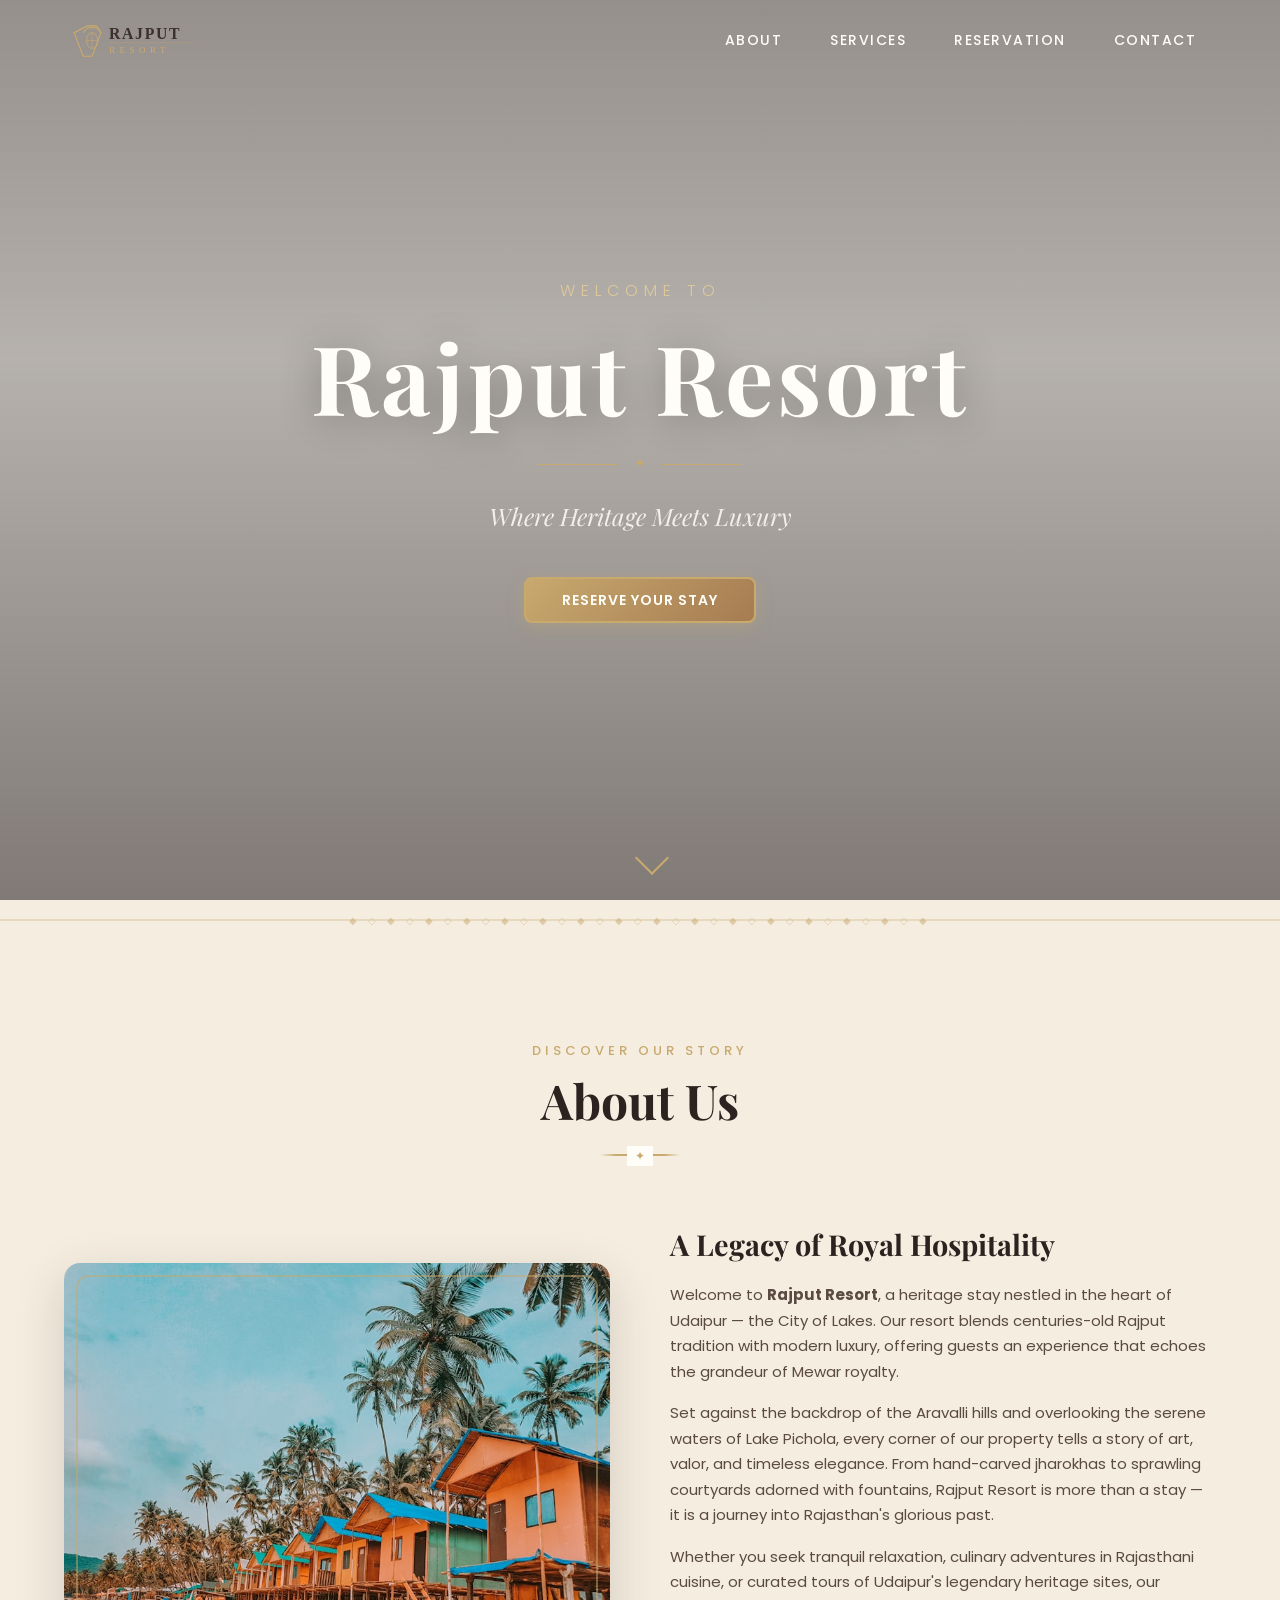
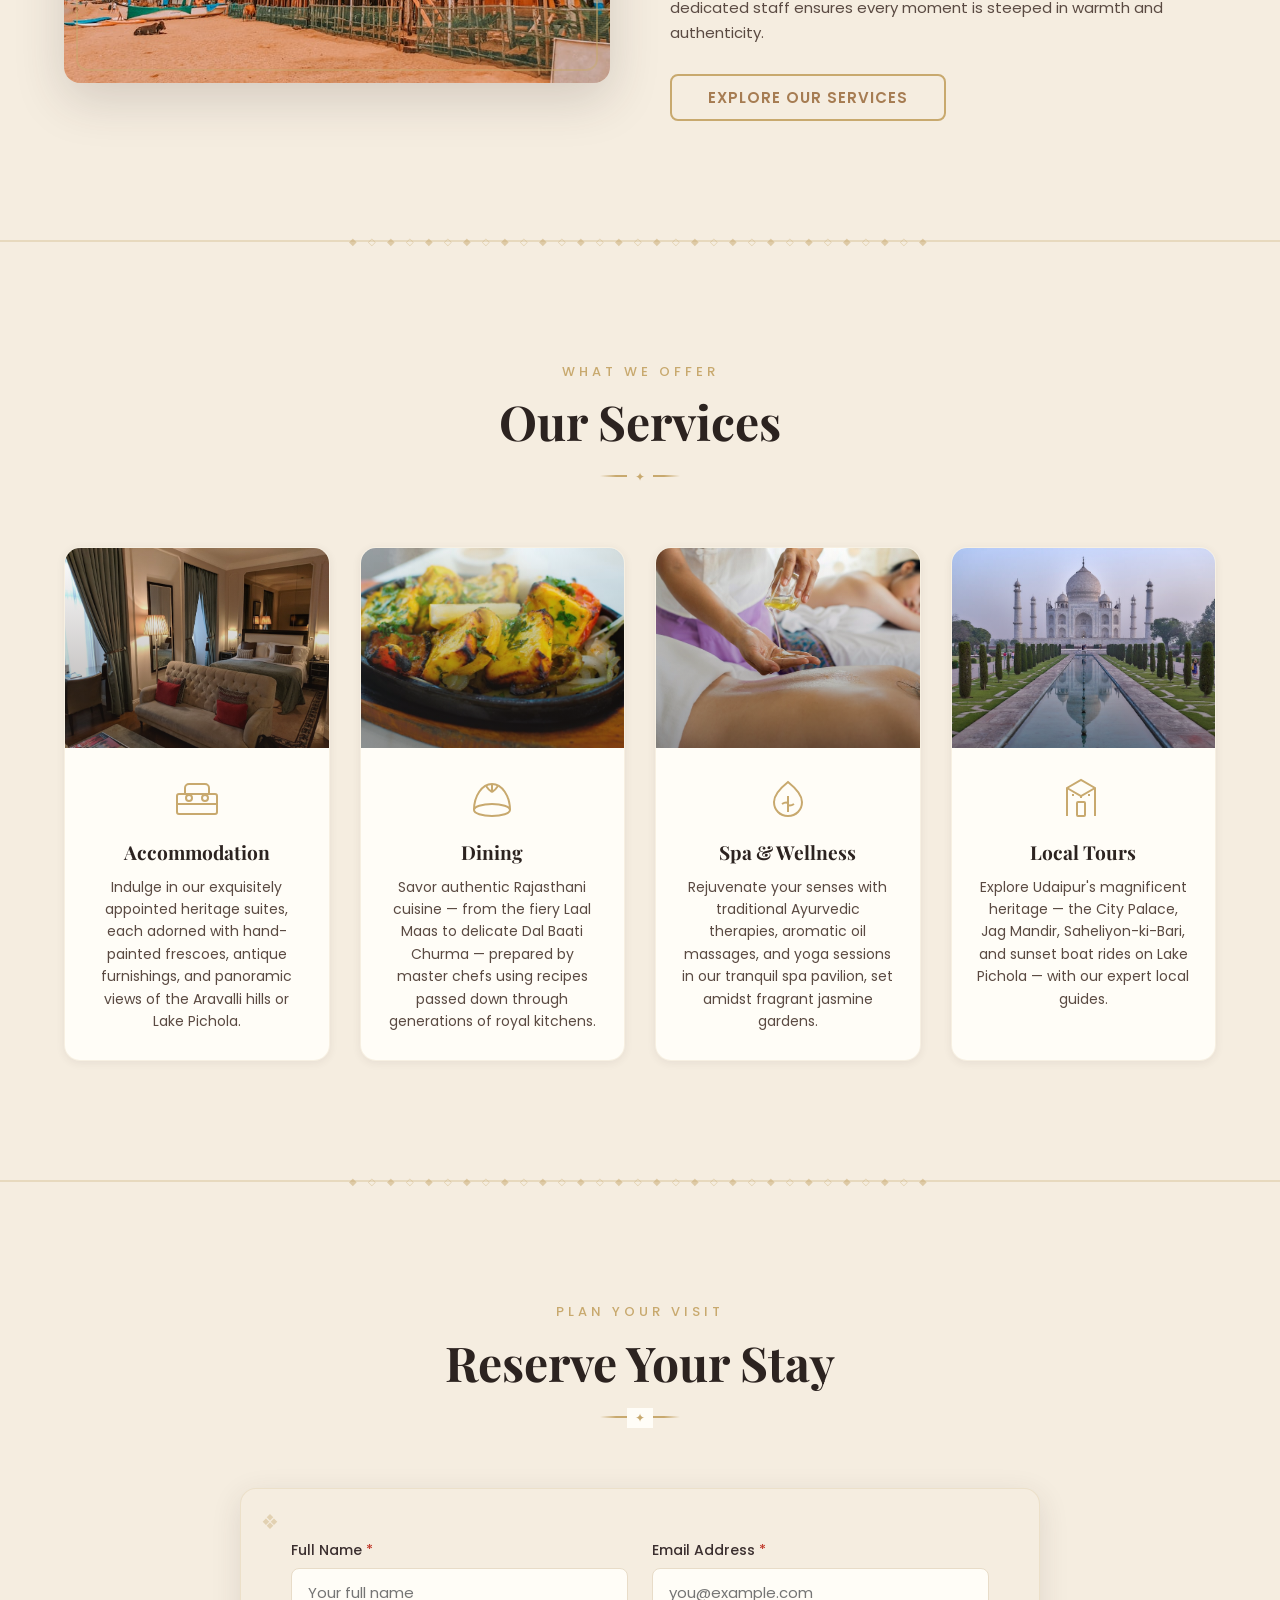
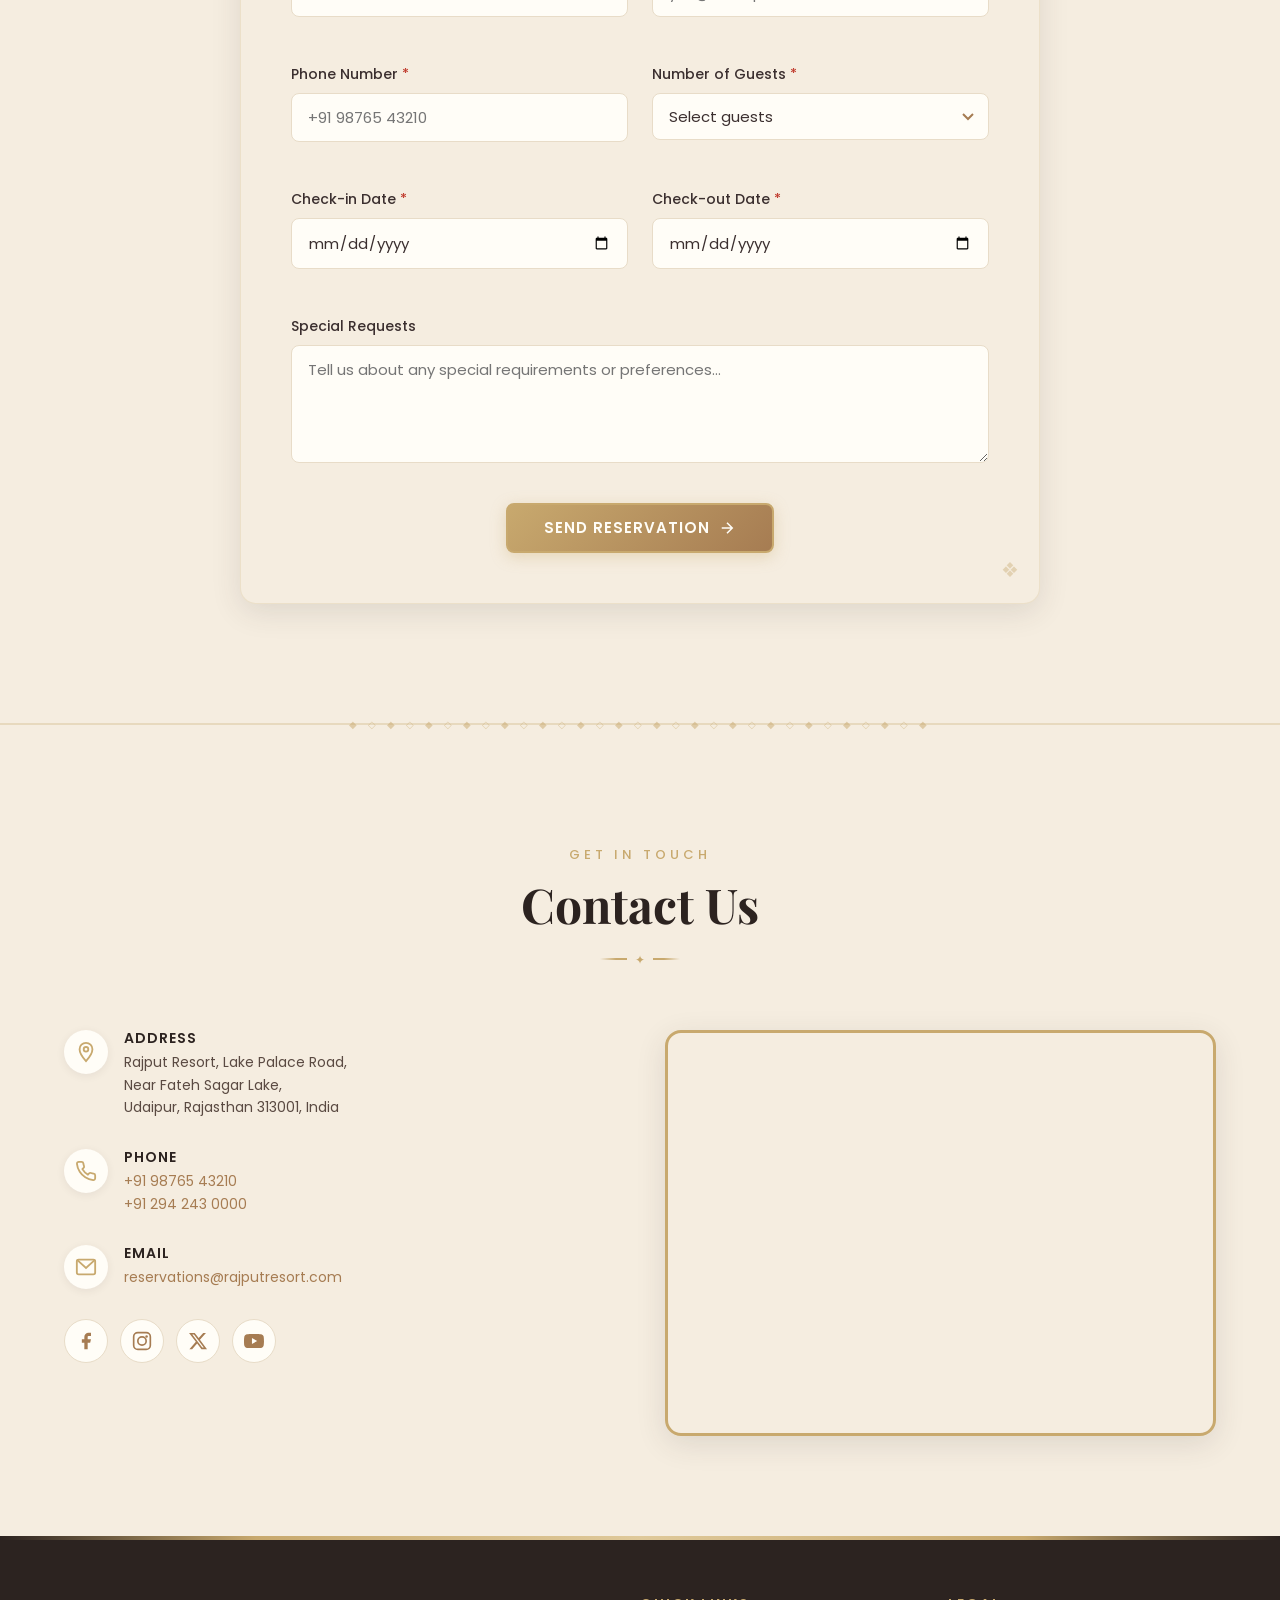
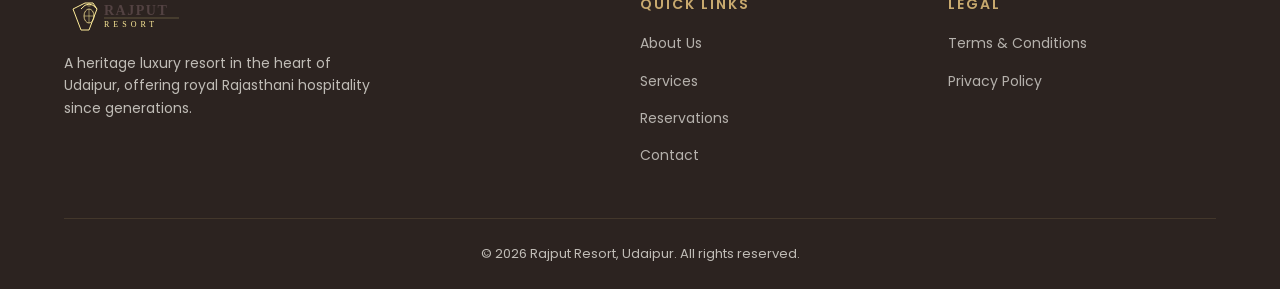
==== index.html @ 40d71cb7 "This is a demo website just to show the first structure of the webpage" ====
<!DOCTYPE html>
<html lang="en">
<head>
  <meta charset="UTF-8" />
  <meta name="viewport" content="width=device-width, initial-scale=1.0" />
  <title>Rajput Resort — Heritage Luxury in Udaipur</title>
  <meta name="description" content="Experience royal Rajasthani hospitality at Rajput Resort, Udaipur. Heritage luxury rooms, traditional dining, spa, and curated heritage tours." />

  <!-- Google Fonts -->
  <link rel="preconnect" href="https://fonts.googleapis.com" />
  <link rel="preconnect" href="https://fonts.gstatic.com" crossorigin />
  <link href="https://fonts.googleapis.com/css2?family=Playfair+Display:ital,wght@0,400;0,600;0,700;1,400&family=Poppins:wght@300;400;500;600&display=swap" rel="stylesheet" />

  <!-- Favicon (inline SVG as data URI) -->
  <link rel="icon" href="data:image/svg+xml,<svg xmlns='http://www.w3.org/2000/svg' viewBox='0 0 64 64'><circle cx='32' cy='32' r='30' fill='%23C8A96E'/><text x='32' y='44' text-anchor='middle' font-size='32' font-family='serif' fill='%23fff'>R</text></svg>" />

  <!-- Stylesheet -->
  <link rel="stylesheet" href="css/style.css" />
</head>
<body>

  <!-- ╔══════════════════════════════════════╗ -->
  <!-- ║           NAVIGATION                 ║ -->
  <!-- ╚══════════════════════════════════════╝ -->
  <nav class="navbar" id="navbar" aria-label="Main navigation">
    <div class="nav-container">
      <a href="#hero" class="nav-logo" aria-label="Rajput Resort — Home">
        <img src="assets/images/logo.svg" alt="Rajput Resort Logo" width="200" height="50" />
      </a>

      <button class="nav-toggle" id="navToggle" aria-label="Toggle navigation menu" aria-expanded="false">
        <span class="hamburger-line"></span>
        <span class="hamburger-line"></span>
        <span class="hamburger-line"></span>
      </button>

      <ul class="nav-links" id="navLinks" role="list">
        <li><a href="#about">About</a></li>
        <li><a href="#services">Services</a></li>
        <li><a href="#reservation">Reservation</a></li>
        <li><a href="#contact">Contact</a></li>
      </ul>
    </div>
  </nav>

  <!-- ╔══════════════════════════════════════╗ -->
  <!-- ║           HERO SECTION               ║ -->
  <!-- ╚══════════════════════════════════════╝ -->
  <header class="hero" id="hero">
    <div class="hero-bg" aria-hidden="true"></div>
    <div class="hero-overlay" aria-hidden="true"></div>
    <div class="hero-content">
      <p class="hero-subtitle animate-fade-up">Welcome to</p>
      <h1 class="hero-title animate-fade-up" style="animation-delay: .15s">Rajput Resort</h1>
      <div class="hero-divider animate-fade-up" style="animation-delay: .3s" aria-hidden="true">
        <span class="divider-ornament">✦</span>
      </div>
      <p class="hero-tagline animate-fade-up" style="animation-delay: .4s">Where Heritage Meets Luxury</p>
      <a href="#reservation" class="btn btn-primary hero-cta animate-fade-up" style="animation-delay: .55s">Reserve Your Stay</a>
    </div>
    <div class="scroll-indicator animate-fade-up" style="animation-delay: .8s" aria-hidden="true">
      <span class="scroll-arrow"></span>
    </div>
  </header>

  <!-- Heritage Border Divider -->
  <div class="heritage-divider" aria-hidden="true">
    <div class="divider-pattern"></div>
  </div>

  <!-- ╔══════════════════════════════════════╗ -->
  <!-- ║           ABOUT SECTION              ║ -->
  <!-- ╚══════════════════════════════════════╝ -->
  <section class="section about" id="about">
    <div class="container">
      <div class="section-header reveal">
        <p class="section-subtitle">Discover Our Story</p>
        <h2 class="section-title">About Us</h2>
        <div class="title-ornament" aria-hidden="true"></div>
      </div>

      <div class="about-grid">
        <div class="about-image reveal reveal-left">
          <div class="image-frame">
            <img src="assets/images/about.jpg" alt="Rajput Resort heritage courtyard with traditional Rajasthani architecture" loading="lazy" />
            <div class="image-frame-border" aria-hidden="true"></div>
          </div>
        </div>

        <div class="about-text reveal reveal-right">
          <h3>A Legacy of Royal Hospitality</h3>
          <p>Welcome to <strong>Rajput Resort</strong>, a heritage stay nestled in the heart of Udaipur — the City of Lakes. Our resort blends centuries-old Rajput tradition with modern luxury, offering guests an experience that echoes the grandeur of Mewar royalty.</p>
          <p>Set against the backdrop of the Aravalli hills and overlooking the serene waters of Lake Pichola, every corner of our property tells a story of art, valor, and timeless elegance. From hand-carved jharokhas to sprawling courtyards adorned with fountains, Rajput Resort is more than a stay — it is a journey into Rajasthan's glorious past.</p>
          <p>Whether you seek tranquil relaxation, culinary adventures in Rajasthani cuisine, or curated tours of Udaipur's legendary heritage sites, our dedicated staff ensures every moment is steeped in warmth and authenticity.</p>
          <a href="#services" class="btn btn-outline">Explore Our Services</a>
        </div>
      </div>
    </div>
  </section>

  <!-- Heritage Border Divider -->
  <div class="heritage-divider" aria-hidden="true">
    <div class="divider-pattern"></div>
  </div>

  <!-- ╔══════════════════════════════════════╗ -->
  <!-- ║          SERVICES SECTION            ║ -->
  <!-- ╚══════════════════════════════════════╝ -->
  <section class="section services" id="services">
    <div class="container">
      <div class="section-header reveal">
        <p class="section-subtitle">What We Offer</p>
        <h2 class="section-title">Our Services</h2>
        <div class="title-ornament" aria-hidden="true"></div>
      </div>

      <div class="services-grid">
        <!-- Accommodation -->
        <article class="service-card reveal" style="animation-delay: .1s">
          <div class="card-image-wrapper">
            <img src="assets/images/room.jpg" alt="Luxurious heritage room with traditional décor and modern amenities" loading="lazy" />
            <div class="card-image-overlay"></div>
          </div>
          <div class="card-body">
            <div class="card-icon" aria-hidden="true">
              <svg viewBox="0 0 48 48" fill="none" stroke="currentColor" stroke-width="2">
                <rect x="4" y="18" width="40" height="20" rx="2"/>
                <path d="M4 28h40"/>
                <path d="M12 18v-6a4 4 0 014-4h16a4 4 0 014 4v6"/>
                <circle cx="16" cy="22" r="3"/>
                <circle cx="32" cy="22" r="3"/>
              </svg>
            </div>
            <h3 class="card-title">Accommodation</h3>
            <p>Indulge in our exquisitely appointed heritage suites, each adorned with hand-painted frescoes, antique furnishings, and panoramic views of the Aravalli hills or Lake Pichola.</p>
          </div>
        </article>

        <!-- Dining -->
        <article class="service-card reveal" style="animation-delay: .2s">
          <div class="card-image-wrapper">
            <img src="assets/images/dining.jpg" alt="Traditional Rajasthani thali with rich, colorful dishes" loading="lazy" />
            <div class="card-image-overlay"></div>
          </div>
          <div class="card-body">
            <div class="card-icon" aria-hidden="true">
              <svg viewBox="0 0 48 48" fill="none" stroke="currentColor" stroke-width="2">
                <ellipse cx="24" cy="34" rx="18" ry="6"/>
                <path d="M6 34c0-14 8-26 18-26s18 12 18 26"/>
                <path d="M24 8v8"/>
                <path d="M18 10c2 3 4 5 6 6"/>
                <path d="M30 10c-2 3-4 5-6 6"/>
              </svg>
            </div>
            <h3 class="card-title">Dining</h3>
            <p>Savor authentic Rajasthani cuisine — from the fiery Laal Maas to delicate Dal Baati Churma — prepared by master chefs using recipes passed down through generations of royal kitchens.</p>
          </div>
        </article>

        <!-- Spa & Wellness -->
        <article class="service-card reveal" style="animation-delay: .3s">
          <div class="card-image-wrapper">
            <img src="assets/images/spa.jpg" alt="Serene spa setting with aromatic oils and relaxation treatment" loading="lazy" />
            <div class="card-image-overlay"></div>
          </div>
          <div class="card-body">
            <div class="card-icon" aria-hidden="true">
              <svg viewBox="0 0 48 48" fill="none" stroke="currentColor" stroke-width="2">
                <path d="M24 40c-8 0-14-6-14-14 0-6 4-12 14-20 10 8 14 14 14 20 0 8-6 14-14 14z"/>
                <path d="M24 20v16"/>
                <path d="M18 28c3-2 6-2 6 0s3 2 6 0"/>
              </svg>
            </div>
            <h3 class="card-title">Spa &amp; Wellness</h3>
            <p>Rejuvenate your senses with traditional Ayurvedic therapies, aromatic oil massages, and yoga sessions in our tranquil spa pavilion, set amidst fragrant jasmine gardens.</p>
          </div>
        </article>

        <!-- Local Tours -->
        <article class="service-card reveal" style="animation-delay: .4s">
          <div class="card-image-wrapper">
            <img src="assets/images/tour.jpg" alt="Majestic Udaipur heritage architecture and ancient palace" loading="lazy" />
            <div class="card-image-overlay"></div>
          </div>
          <div class="card-body">
            <div class="card-icon" aria-hidden="true">
              <svg viewBox="0 0 48 48" fill="none" stroke="currentColor" stroke-width="2">
                <path d="M8 40V12l14-8 14 8v28"/>
                <path d="M8 12l14 8 14-8"/>
                <rect x="18" y="26" width="8" height="14" rx="1"/>
                <path d="M22 20v2"/>
                <path d="M14 18v2"/>
                <path d="M30 18v2"/>
              </svg>
            </div>
            <h3 class="card-title">Local Tours</h3>
            <p>Explore Udaipur's magnificent heritage — the City Palace, Jag Mandir, Saheliyon-ki-Bari, and sunset boat rides on Lake Pichola — with our expert local guides.</p>
          </div>
        </article>
      </div>
    </div>
  </section>

  <!-- Heritage Border Divider -->
  <div class="heritage-divider" aria-hidden="true">
    <div class="divider-pattern"></div>
  </div>

  <!-- ╔══════════════════════════════════════╗ -->
  <!-- ║        RESERVATION SECTION           ║ -->
  <!-- ╚══════════════════════════════════════╝ -->
  <section class="section reservation" id="reservation">
    <div class="container">
      <div class="section-header reveal">
        <p class="section-subtitle">Plan Your Visit</p>
        <h2 class="section-title">Reserve Your Stay</h2>
        <div class="title-ornament" aria-hidden="true"></div>
      </div>

      <div class="reservation-wrapper reveal">
        <form
          name="reservation"
          method="POST"
          data-netlify="true"
          netlify-honeypot="bot-field"
          class="reservation-form"
          id="reservationForm"
          novalidate
        >
          <!-- Netlify honeypot (hidden) -->
          <p class="hidden" aria-hidden="true">
            <label>Don't fill this out: <input name="bot-field" /></label>
          </p>

          <div class="form-grid">
            <!-- Name -->
            <div class="form-group">
              <label for="name">Full Name <span class="required">*</span></label>
              <input type="text" id="name" name="name" placeholder="Your full name" required autocomplete="name" />
              <span class="error-msg" id="nameError"></span>
            </div>

            <!-- Email -->
            <div class="form-group">
              <label for="email">Email Address <span class="required">*</span></label>
              <input type="email" id="email" name="email" placeholder="you@example.com" required autocomplete="email" />
              <span class="error-msg" id="emailError"></span>
            </div>

            <!-- Phone -->
            <div class="form-group">
              <label for="phone">Phone Number <span class="required">*</span></label>
              <input type="tel" id="phone" name="phone" placeholder="+91 98765 43210" required autocomplete="tel" />
              <span class="error-msg" id="phoneError"></span>
            </div>

            <!-- Guests -->
            <div class="form-group">
              <label for="guests">Number of Guests <span class="required">*</span></label>
              <select id="guests" name="guests" required>
                <option value="" disabled selected>Select guests</option>
                <option value="1">1 Guest</option>
                <option value="2">2 Guests</option>
                <option value="3">3 Guests</option>
                <option value="4">4 Guests</option>
                <option value="5">5 Guests</option>
                <option value="6+">6+ Guests</option>
              </select>
              <span class="error-msg" id="guestsError"></span>
            </div>

            <!-- Check-in -->
            <div class="form-group">
              <label for="checkin">Check-in Date <span class="required">*</span></label>
              <input type="date" id="checkin" name="checkin" required />
              <span class="error-msg" id="checkinError"></span>
            </div>

            <!-- Check-out -->
            <div class="form-group">
              <label for="checkout">Check-out Date <span class="required">*</span></label>
              <input type="date" id="checkout" name="checkout" required />
              <span class="error-msg" id="checkoutError"></span>
            </div>

            <!-- Message (full width) -->
            <div class="form-group form-group-full">
              <label for="message">Special Requests</label>
              <textarea id="message" name="message" rows="4" placeholder="Tell us about any special requirements or preferences…"></textarea>
            </div>
          </div>

          <button type="submit" class="btn btn-primary btn-submit">
            <span>Send Reservation</span>
            <svg class="btn-icon" viewBox="0 0 24 24" fill="none" stroke="currentColor" stroke-width="2" aria-hidden="true">
              <path d="M5 12h14M12 5l7 7-7 7"/>
            </svg>
          </button>
        </form>

        <!-- Success message (hidden by default) -->
        <div class="form-success" id="formSuccess" aria-live="polite">
          <div class="success-icon" aria-hidden="true">
            <svg viewBox="0 0 48 48" fill="none" stroke="currentColor" stroke-width="3">
              <circle cx="24" cy="24" r="20"/>
              <path d="M14 24l7 7 13-13"/>
            </svg>
          </div>
          <h3>Reservation Request Sent!</h3>
          <p>Thank you for choosing Rajput Resort. We will confirm your booking within 24 hours.</p>
        </div>
      </div>
    </div>
  </section>

  <!-- Heritage Border Divider -->
  <div class="heritage-divider" aria-hidden="true">
    <div class="divider-pattern"></div>
  </div>

  <!-- ╔══════════════════════════════════════╗ -->
  <!-- ║          CONTACT SECTION             ║ -->
  <!-- ╚══════════════════════════════════════╝ -->
  <section class="section contact" id="contact">
    <div class="container">
      <div class="section-header reveal">
        <p class="section-subtitle">Get In Touch</p>
        <h2 class="section-title">Contact Us</h2>
        <div class="title-ornament" aria-hidden="true"></div>
      </div>

      <div class="contact-grid">
        <div class="contact-info reveal reveal-left">
          <!-- Address -->
          <div class="contact-item">
            <div class="contact-icon" aria-hidden="true">
              <svg viewBox="0 0 24 24" fill="none" stroke="currentColor" stroke-width="2">
                <path d="M12 2C8.13 2 5 5.13 5 9c0 5.25 7 13 7 13s7-7.75 7-13c0-3.87-3.13-7-7-7z"/>
                <circle cx="12" cy="9" r="2.5"/>
              </svg>
            </div>
            <div>
              <h4>Address</h4>
              <p>Rajput Resort, Lake Palace Road,<br/>Near Fateh Sagar Lake,<br/>Udaipur, Rajasthan 313001, India</p>
            </div>
          </div>

          <!-- Phone -->
          <div class="contact-item">
            <div class="contact-icon" aria-hidden="true">
              <svg viewBox="0 0 24 24" fill="none" stroke="currentColor" stroke-width="2">
                <path d="M22 16.92v3a2 2 0 01-2.18 2 19.79 19.79 0 01-8.63-3.07 19.5 19.5 0 01-6-6 19.79 19.79 0 01-3.07-8.67A2 2 0 014.11 2h3a2 2 0 012 1.72c.127.96.362 1.903.7 2.81a2 2 0 01-.45 2.11L8.09 9.91a16 16 0 006 6l1.27-1.27a2 2 0 012.11-.45c.907.338 1.85.573 2.81.7A2 2 0 0122 16.92z"/>
              </svg>
            </div>
            <div>
              <h4>Phone</h4>
              <p><a href="tel:+919876543210">+91 98765 43210</a></p>
              <p><a href="tel:+912942430000">+91 294 243 0000</a></p>
            </div>
          </div>

          <!-- Email -->
          <div class="contact-item">
            <div class="contact-icon" aria-hidden="true">
              <svg viewBox="0 0 24 24" fill="none" stroke="currentColor" stroke-width="2">
                <rect x="2" y="4" width="20" height="16" rx="2"/>
                <path d="M22 4L12 13 2 4"/>
              </svg>
            </div>
            <div>
              <h4>Email</h4>
              <p><a href="mailto:reservations@rajputresort.com">reservations@rajputresort.com</a></p>
            </div>
          </div>

          <!-- Social Links -->
          <div class="social-links" aria-label="Social media">
            <a href="#" class="social-link" aria-label="Facebook">
              <svg viewBox="0 0 24 24" fill="currentColor"><path d="M18 2h-3a5 5 0 00-5 5v3H7v4h3v8h4v-8h3l1-4h-4V7a1 1 0 011-1h3z"/></svg>
            </a>
            <a href="#" class="social-link" aria-label="Instagram">
              <svg viewBox="0 0 24 24" fill="none" stroke="currentColor" stroke-width="2"><rect x="2" y="2" width="20" height="20" rx="5"/><circle cx="12" cy="12" r="5"/><circle cx="17.5" cy="6.5" r="1.5" fill="currentColor" stroke="none"/></svg>
            </a>
            <a href="#" class="social-link" aria-label="Twitter / X">
              <svg viewBox="0 0 24 24" fill="currentColor"><path d="M18.244 2.25h3.308l-7.227 8.26 8.502 11.24H16.17l-5.214-6.817L4.99 21.75H1.68l7.73-8.835L1.254 2.25H8.08l4.713 6.231zm-1.161 17.52h1.833L7.084 4.126H5.117z"/></svg>
            </a>
            <a href="#" class="social-link" aria-label="YouTube">
              <svg viewBox="0 0 24 24" fill="currentColor"><path d="M23.498 6.186a3.016 3.016 0 00-2.122-2.136C19.505 3.545 12 3.545 12 3.545s-7.505 0-9.377.505A3.017 3.017 0 00.502 6.186C0 8.07 0 12 0 12s0 3.93.502 5.814a3.016 3.016 0 002.122 2.136c1.871.505 9.376.505 9.376.505s7.505 0 9.377-.505a3.015 3.015 0 002.122-2.136C24 15.93 24 12 24 12s0-3.93-.502-5.814zM9.545 15.568V8.432L15.818 12l-6.273 3.568z"/></svg>
            </a>
          </div>
        </div>

        <!-- Map -->
        <div class="contact-map reveal reveal-right">
          <iframe
            title="Rajput Resort location on Google Maps"
            src="https://www.google.com/maps/embed?pb=!1m18!1m12!1m3!1d3628.073!2d73.6833!3d24.5833!2m3!1f0!2f0!3f0!3m2!1i1024!2i768!4f13.1!3m3!1m2!1s0x0%3A0x0!2zMjTCsDM1JzAwLjAiTiA3M8KwNDEnMDAuMCJF!5e0!3m2!1sen!2sin!4v1700000000000"
            width="100%"
            height="400"
            style="border:0;"
            allowfullscreen=""
            loading="lazy"
            referrerpolicy="no-referrer-when-downgrade"
          ></iframe>
        </div>
      </div>
    </div>
  </section>

  <!-- ╔══════════════════════════════════════╗ -->
  <!-- ║             FOOTER                   ║ -->
  <!-- ╚══════════════════════════════════════╝ -->
  <footer class="footer">
    <div class="footer-top-border" aria-hidden="true"></div>
    <div class="container">
      <div class="footer-grid">
        <div class="footer-brand">
          <img src="assets/images/logo.svg" alt="Rajput Resort Logo" width="180" height="45" />
          <p>A heritage luxury resort in the heart of Udaipur, offering royal Rajasthani hospitality since generations.</p>
        </div>

        <div class="footer-links">
          <h4>Quick Links</h4>
          <ul>
            <li><a href="#about">About Us</a></li>
            <li><a href="#services">Services</a></li>
            <li><a href="#reservation">Reservations</a></li>
            <li><a href="#contact">Contact</a></li>
          </ul>
        </div>

        <div class="footer-legal">
          <h4>Legal</h4>
          <ul>
            <li><a href="#" id="openTerms">Terms &amp; Conditions</a></li>
            <li><a href="#" id="openPrivacy">Privacy Policy</a></li>
          </ul>
        </div>
      </div>

      <div class="footer-bottom">
        <p>&copy; 2026 Rajput Resort, Udaipur. All rights reserved.</p>
      </div>
    </div>
  </footer>

  <!-- ╔══════════════════════════════════════╗ -->
  <!-- ║         TERMS & CONDITIONS MODAL     ║ -->
  <!-- ╚══════════════════════════════════════╝ -->
  <div class="modal-overlay" id="termsModal" role="dialog" aria-modal="true" aria-labelledby="termsTitle">
    <div class="modal">
      <button class="modal-close" aria-label="Close Terms & Conditions">&times;</button>
      <h2 id="termsTitle">Terms &amp; Conditions</h2>
      <div class="modal-body">
        <p><strong>Last updated:</strong> February 2026</p>

        <h4>1. Reservation &amp; Booking</h4>
        <p>All reservations are subject to availability. A confirmed booking requires a valid email and phone number. Rajput Resort reserves the right to cancel bookings that cannot be verified.</p>

        <h4>2. Check-in / Check-out</h4>
        <p>Standard check-in time is 2:00 PM and check-out is 11:00 AM. Early check-in and late check-out are subject to availability and may incur additional charges.</p>

        <h4>3. Cancellation Policy</h4>
        <p>Cancellations made at least 48 hours prior to the check-in date will receive a full refund. Cancellations within 48 hours of check-in will be charged one night's tariff.</p>

        <h4>4. Guest Conduct</h4>
        <p>Guests are expected to maintain decorum and respect the heritage property. Any damage to the property will be charged to the guest. Smoking is permitted only in designated areas.</p>

        <h4>5. Liability</h4>
        <p>Rajput Resort is not responsible for loss or damage to personal belongings. Guests are advised to use the in-room safe for valuables. The resort is not liable for injuries resulting from the misuse of facilities.</p>

        <h4>6. Changes to Terms</h4>
        <p>Rajput Resort reserves the right to update these terms at any time. Guests will be notified of significant changes via email.</p>
      </div>
    </div>
  </div>

  <!-- ╔══════════════════════════════════════╗ -->
  <!-- ║         PRIVACY POLICY MODAL         ║ -->
  <!-- ╚══════════════════════════════════════╝ -->
  <div class="modal-overlay" id="privacyModal" role="dialog" aria-modal="true" aria-labelledby="privacyTitle">
    <div class="modal">
      <button class="modal-close" aria-label="Close Privacy Policy">&times;</button>
      <h2 id="privacyTitle">Privacy Policy</h2>
      <div class="modal-body">
        <p><strong>Last updated:</strong> February 2026</p>

        <h4>1. Information We Collect</h4>
        <p>We collect personal information you voluntarily provide when making a reservation, including your name, email address, phone number, and stay preferences.</p>

        <h4>2. How We Use Your Information</h4>
        <p>Your information is used solely to process reservations, communicate booking confirmations, and improve your experience at Rajput Resort. We do not sell or share your data with third parties for marketing purposes.</p>

        <h4>3. Data Security</h4>
        <p>We implement industry-standard security measures to protect your personal information. However, no method of transmission over the Internet is 100% secure.</p>

        <h4>4. Cookies</h4>
        <p>Our website may use cookies to enhance user experience. You can disable cookies in your browser settings, though some features may not function as intended.</p>

        <h4>5. Your Rights</h4>
        <p>You have the right to access, modify, or delete your personal data at any time by contacting us at <a href="mailto:reservations@rajputresort.com">reservations@rajputresort.com</a>.</p>

        <h4>6. Contact</h4>
        <p>For any privacy-related inquiries, please reach out to our data protection team at the email address above.</p>
      </div>
    </div>
  </div>

  <!-- JavaScript -->
  <script src="js/main.js"></script>
</body>
</html>
---- css/style.css ----
/* ═══════════════════════════════════════════════════════════
   RAJPUT RESORT — Heritage Luxury Website Styles
   Color Palette:
     Warm White  : #FFFDF7
     Soft Beige  : #F5EDE0
     Heritage Gold: #C8A96E
     Dark Gold   : #A67C52
     Deep Brown  : #3B2F2F
     Charcoal    : #2C2320
   ═══════════════════════════════════════════════════════════ */

/* ── CSS Custom Properties ── */
:root {
  --white:        #FFFDF7;
  --beige:        #F5EDE0;
  --beige-dark:   #E8DCC8;
  --gold:         #C8A96E;
  --gold-dark:    #A67C52;
  --gold-light:   #DFC99A;
  --brown:        #3B2F2F;
  --brown-light:  #5A4A42;
  --charcoal:     #2C2320;
  --error:        #C0392B;
  --success:      #27AE60;

  --ff-heading:   'Playfair Display', Georgia, 'Times New Roman', serif;
  --ff-body:      'Poppins', 'Segoe UI', Helvetica, Arial, sans-serif;

  --nav-height:   80px;
  --section-pad:  100px;
  --container-max: 1200px;

  --shadow-sm:    0 2px 8px rgba(59,47,47,.08);
  --shadow-md:    0 8px 30px rgba(59,47,47,.12);
  --shadow-lg:    0 16px 50px rgba(59,47,47,.18);

  --radius:       8px;
  --radius-lg:    16px;
  --transition:   .35s cubic-bezier(.4,0,.2,1);
}

/* ── Reset & Base ── */
*,
*::before,
*::after {
  margin: 0;
  padding: 0;
  box-sizing: border-box;
}

html {
  scroll-behavior: smooth;
  scroll-padding-top: var(--nav-height);
}

body {
  font-family: var(--ff-body);
  font-size: 16px;
  line-height: 1.7;
  color: var(--brown);
  background-color: var(--white);
  -webkit-font-smoothing: antialiased;
  -moz-osx-font-smoothing: grayscale;
  overflow-x: hidden;
}

img {
  max-width: 100%;
  height: auto;
  display: block;
}

a {
  color: var(--gold-dark);
  text-decoration: none;
  transition: color var(--transition);
}
a:hover { color: var(--gold); }

ul { list-style: none; }

h1, h2, h3, h4, h5 {
  font-family: var(--ff-heading);
  font-weight: 700;
  line-height: 1.25;
  color: var(--charcoal);
}

::selection {
  background: var(--gold);
  color: var(--white);
}

.hidden { display: none !important; }

/* ── Container ── */
.container {
  width: 100%;
  max-width: var(--container-max);
  margin: 0 auto;
  padding: 0 24px;
}

/* ── Buttons ── */
.btn {
  display: inline-flex;
  align-items: center;
  gap: 8px;
  padding: 14px 36px;
  font-family: var(--ff-body);
  font-size: 15px;
  font-weight: 600;
  letter-spacing: 1px;
  text-transform: uppercase;
  border: 2px solid transparent;
  border-radius: var(--radius);
  cursor: pointer;
  transition: all var(--transition);
  text-align: center;
  line-height: 1;
}

.btn-primary {
  background: linear-gradient(135deg, var(--gold), var(--gold-dark));
  color: var(--white);
  border-color: var(--gold);
  box-shadow: 0 4px 15px rgba(200,169,110,.35);
}
.btn-primary:hover {
  background: linear-gradient(135deg, var(--gold-dark), var(--charcoal));
  border-color: var(--gold-dark);
  color: var(--white);
  box-shadow: 0 6px 25px rgba(200,169,110,.45);
  transform: translateY(-2px);
}

.btn-outline {
  background: transparent;
  color: var(--gold-dark);
  border-color: var(--gold);
}
.btn-outline:hover {
  background: var(--gold);
  color: var(--white);
  transform: translateY(-2px);
}

.btn-icon {
  width: 18px;
  height: 18px;
  flex-shrink: 0;
}

/* ═══════════════════════════════════════════
   NAVIGATION
   ═══════════════════════════════════════════ */
.navbar {
  position: fixed;
  top: 0;
  left: 0;
  right: 0;
  z-index: 1000;
  height: var(--nav-height);
  background: transparent;
  transition: background var(--transition), box-shadow var(--transition);
}

.navbar.scrolled {
  background: rgba(245,237,224,.97);
  backdrop-filter: blur(10px);
  -webkit-backdrop-filter: blur(10px);
  box-shadow: var(--shadow-sm);
}

.nav-container {
  max-width: var(--container-max);
  margin: 0 auto;
  padding: 0 24px;
  height: 100%;
  display: flex;
  align-items: center;
  justify-content: space-between;
}

.nav-logo img {
  height: 45px;
  width: auto;
  transition: opacity var(--transition);
}
.nav-logo:hover img { opacity: .8; }

.nav-links {
  display: flex;
  gap: 8px;
}
.nav-links a {
  padding: 10px 20px;
  font-size: 14px;
  font-weight: 500;
  letter-spacing: 1.5px;
  text-transform: uppercase;
  color: var(--white);
  border-radius: var(--radius);
  transition: all var(--transition);
  position: relative;
}
.nav-links a::after {
  content: '';
  position: absolute;
  bottom: 4px;
  left: 50%;
  width: 0;
  height: 2px;
  background: var(--gold);
  transition: all var(--transition);
  transform: translateX(-50%);
}
.nav-links a:hover::after,
.nav-links a.active::after {
  width: 60%;
}
.nav-links a:hover {
  color: var(--gold-light);
}

.navbar.scrolled .nav-links a {
  color: var(--brown);
}
.navbar.scrolled .nav-links a:hover {
  color: var(--gold-dark);
}

/* Hamburger */
.nav-toggle {
  display: none;
  flex-direction: column;
  gap: 5px;
  background: none;
  border: none;
  cursor: pointer;
  padding: 8px;
  z-index: 1001;
}
.hamburger-line {
  display: block;
  width: 28px;
  height: 2px;
  background: var(--white);
  border-radius: 2px;
  transition: all var(--transition);
}
.navbar.scrolled .hamburger-line {
  background: var(--brown);
}
.nav-toggle.active .hamburger-line:nth-child(1) {
  transform: rotate(45deg) translate(5px, 5px);
}
.nav-toggle.active .hamburger-line:nth-child(2) {
  opacity: 0;
}
.nav-toggle.active .hamburger-line:nth-child(3) {
  transform: rotate(-45deg) translate(5px, -5px);
}

/* ═══════════════════════════════════════════
   HERO SECTION
   ═══════════════════════════════════════════ */
.hero {
  position: relative;
  min-height: 100vh;
  display: flex;
  align-items: center;
  justify-content: center;
  text-align: center;
  overflow: hidden;
}

.hero-bg {
  position: absolute;
  inset: 0;
  background: url('../assets/images/hero.jpg') center/cover no-repeat;
  will-change: transform;
  z-index: -2;
}

.hero-overlay {
  position: absolute;
  inset: 0;
  background: linear-gradient(
    180deg,
    rgba(44,35,32,.5) 0%,
    rgba(44,35,32,.35) 40%,
    rgba(44,35,32,.6) 100%
  );
  z-index: -1;
}

.hero-content {
  position: relative;
  z-index: 1;
  padding: 0 24px;
}

.hero-subtitle {
  font-family: var(--ff-body);
  font-size: 16px;
  font-weight: 300;
  letter-spacing: 6px;
  text-transform: uppercase;
  color: var(--gold-light);
  margin-bottom: 12px;
}

.hero-title {
  font-family: var(--ff-heading);
  font-size: clamp(3rem, 8vw, 6rem);
  font-weight: 700;
  color: var(--white);
  letter-spacing: 4px;
  text-shadow: 0 4px 40px rgba(0,0,0,.3);
  margin-bottom: 16px;
}

.hero-divider {
  display: flex;
  align-items: center;
  justify-content: center;
  gap: 16px;
  margin-bottom: 20px;
}
.hero-divider::before,
.hero-divider::after {
  content: '';
  width: 80px;
  height: 1px;
  background: var(--gold);
}
.divider-ornament {
  color: var(--gold);
  font-size: 14px;
}

.hero-tagline {
  font-family: var(--ff-heading);
  font-style: italic;
  font-size: clamp(1.1rem, 2.5vw, 1.5rem);
  color: rgba(255,253,247,.85);
  margin-bottom: 40px;
  font-weight: 400;
}

.hero-cta {
  font-size: 14px;
}

/* Scroll indicator */
.scroll-indicator {
  position: absolute;
  bottom: 30px;
  left: 50%;
  transform: translateX(-50%);
}
.scroll-arrow {
  display: block;
  width: 24px;
  height: 24px;
  border-right: 2px solid var(--gold);
  border-bottom: 2px solid var(--gold);
  transform: rotate(45deg);
  animation: scrollBounce 2s ease-in-out infinite;
}
@keyframes scrollBounce {
  0%, 100% { transform: rotate(45deg) translateY(0); opacity: 1; }
  50%      { transform: rotate(45deg) translateY(10px); opacity: .4; }
}

/* Hero entrance animations */
.animate-fade-up {
  animation: fadeUp .8s ease forwards;
  opacity: 0;
}
@keyframes fadeUp {
  from { opacity: 0; transform: translateY(30px); }
  to   { opacity: 1; transform: translateY(0); }
}

/* ═══════════════════════════════════════════
   HERITAGE DIVIDER
   ═══════════════════════════════════════════ */
.heritage-divider {
  position: relative;
  height: 40px;
  background: var(--beige);
  overflow: hidden;
  display: flex;
  align-items: center;
  justify-content: center;
}
.divider-pattern {
  width: 100%;
  height: 100%;
  position: relative;
}
.divider-pattern::before {
  content: '';
  position: absolute;
  top: 50%;
  left: 0;
  right: 0;
  height: 2px;
  background: var(--gold);
  opacity: .3;
  transform: translateY(-50%);
}
.divider-pattern::after {
  content:
    '◆ ◇ ◆ ◇ ◆ ◇ ◆ ◇ ◆ ◇ ◆ ◇ ◆ ◇ ◆ ◇ ◆ ◇ ◆ ◇ ◆ ◇ ◆ ◇ ◆ ◇ ◆ ◇ ◆ ◇ ◆';
  position: absolute;
  top: 50%;
  left: 50%;
  transform: translate(-50%, -50%);
  white-space: nowrap;
  font-size: 10px;
  letter-spacing: 4px;
  color: var(--gold);
  opacity: .5;
}

/* ═══════════════════════════════════════════
   SECTIONS (common)
   ═══════════════════════════════════════════ */
.section {
  padding: var(--section-pad) 0;
}
.section:nth-child(odd) {
  background: var(--white);
}
.section:nth-child(even) {
  background: var(--beige);
}
/* Override: specific sections */
.about       { background: var(--white); }
.services    { background: var(--beige); }
.reservation { background: var(--white); }
.contact     { background: var(--beige); }

.section-header {
  text-align: center;
  margin-bottom: 60px;
}
.section-subtitle {
  font-family: var(--ff-body);
  font-size: 13px;
  font-weight: 500;
  letter-spacing: 4px;
  text-transform: uppercase;
  color: var(--gold);
  margin-bottom: 8px;
}
.section-title {
  font-size: clamp(2rem, 4vw, 3rem);
  color: var(--charcoal);
}

/* Title ornament — Rajput arch motif */
.title-ornament {
  width: 80px;
  height: 20px;
  margin: 16px auto 0;
  position: relative;
}
.title-ornament::before {
  content: '';
  position: absolute;
  top: 8px;
  left: 0;
  right: 0;
  height: 2px;
  background: linear-gradient(
    90deg,
    transparent,
    var(--gold) 20%,
    var(--gold) 80%,
    transparent
  );
}
.title-ornament::after {
  content: '✦';
  position: absolute;
  top: 0;
  left: 50%;
  transform: translateX(-50%);
  font-size: 12px;
  color: var(--gold);
  background: inherit;
  padding: 0 8px;
  /* Inherit parent background to cover the line */
}
/* Fix ornament background per section */
.about .title-ornament::after      { background: var(--white); }
.services .title-ornament::after    { background: var(--beige); }
.reservation .title-ornament::after { background: var(--white); }
.contact .title-ornament::after     { background: var(--beige); }

/* ═══════════════════════════════════════════
   ABOUT SECTION
   ═══════════════════════════════════════════ */
.about-grid {
  display: grid;
  grid-template-columns: 1fr 1fr;
  gap: 60px;
  align-items: center;
}

.image-frame {
  position: relative;
  border-radius: var(--radius-lg);
  overflow: hidden;
  box-shadow: var(--shadow-lg);
}
.image-frame img {
  width: 100%;
  height: 420px;
  object-fit: cover;
  transition: transform .6s ease;
}
.image-frame:hover img {
  transform: scale(1.05);
}
.image-frame-border {
  position: absolute;
  inset: 12px;
  border: 2px solid var(--gold);
  border-radius: calc(var(--radius-lg) - 4px);
  opacity: .5;
  pointer-events: none;
  transition: opacity var(--transition);
}
.image-frame:hover .image-frame-border {
  opacity: .9;
}

.about-text h3 {
  font-size: 1.8rem;
  margin-bottom: 20px;
  color: var(--charcoal);
}
.about-text p {
  margin-bottom: 16px;
  color: var(--brown-light);
  font-size: 15px;
}
.about-text .btn {
  margin-top: 12px;
}

/* ═══════════════════════════════════════════
   SERVICES SECTION
   ═══════════════════════════════════════════ */
.services-grid {
  display: grid;
  grid-template-columns: repeat(4, 1fr);
  gap: 30px;
}

.service-card {
  background: var(--white);
  border-radius: var(--radius-lg);
  overflow: hidden;
  box-shadow: var(--shadow-sm);
  transition: all var(--transition);
  border: 1px solid rgba(200,169,110,.15);
}
.service-card:hover {
  transform: translateY(-10px);
  box-shadow: var(--shadow-lg);
  border-color: var(--gold);
}

.card-image-wrapper {
  position: relative;
  height: 200px;
  overflow: hidden;
}
.card-image-wrapper img {
  width: 100%;
  height: 100%;
  object-fit: cover;
  transition: transform .6s ease;
}
.service-card:hover .card-image-wrapper img {
  transform: scale(1.1);
}
.card-image-overlay {
  position: absolute;
  inset: 0;
  background: linear-gradient(to top, rgba(44,35,32,.4), transparent);
}

.card-body {
  padding: 28px 24px;
  text-align: center;
}

.card-icon {
  width: 48px;
  height: 48px;
  margin: 0 auto 16px;
  color: var(--gold);
}
.card-icon svg {
  width: 100%;
  height: 100%;
}

.card-title {
  font-size: 1.2rem;
  margin-bottom: 12px;
  color: var(--charcoal);
}

.card-body p {
  font-size: 14px;
  color: var(--brown-light);
  line-height: 1.6;
}

/* ═══════════════════════════════════════════
   RESERVATION SECTION
   ═══════════════════════════════════════════ */
.reservation-wrapper {
  max-width: 800px;
  margin: 0 auto;
  background: var(--beige);
  border-radius: var(--radius-lg);
  padding: 50px;
  box-shadow: var(--shadow-md);
  border: 1px solid rgba(200,169,110,.2);
  position: relative;
}

/* Decorative corner accents */
.reservation-wrapper::before,
.reservation-wrapper::after {
  content: '❖';
  position: absolute;
  font-size: 20px;
  color: var(--gold);
  opacity: .4;
}
.reservation-wrapper::before { top: 16px; left: 20px; }
.reservation-wrapper::after  { bottom: 16px; right: 20px; }

.form-grid {
  display: grid;
  grid-template-columns: 1fr 1fr;
  gap: 24px;
  margin-bottom: 32px;
}
.form-group-full {
  grid-column: 1 / -1;
}

.form-group label {
  display: block;
  font-size: 14px;
  font-weight: 500;
  color: var(--brown);
  margin-bottom: 6px;
}
.required {
  color: var(--error);
}

.form-group input,
.form-group select,
.form-group textarea {
  width: 100%;
  padding: 12px 16px;
  font-family: var(--ff-body);
  font-size: 15px;
  color: var(--brown);
  background: var(--white);
  border: 1.5px solid var(--beige-dark);
  border-radius: var(--radius);
  transition: all var(--transition);
  outline: none;
}
.form-group input:focus,
.form-group select:focus,
.form-group textarea:focus {
  border-color: var(--gold);
  box-shadow: 0 0 0 3px rgba(200,169,110,.2);
}
.form-group input.invalid,
.form-group select.invalid {
  border-color: var(--error);
  box-shadow: 0 0 0 3px rgba(192,57,43,.1);
}
.form-group textarea {
  resize: vertical;
  min-height: 100px;
}
.form-group select {
  cursor: pointer;
  appearance: none;
  background-image: url("data:image/svg+xml,%3Csvg xmlns='http://www.w3.org/2000/svg' width='12' height='8' viewBox='0 0 12 8'%3E%3Cpath d='M1 1l5 5 5-5' stroke='%23A67C52' stroke-width='2' fill='none'/%3E%3C/svg%3E");
  background-repeat: no-repeat;
  background-position: right 14px center;
  padding-right: 40px;
}

.error-msg {
  display: block;
  font-size: 12px;
  color: var(--error);
  margin-top: 4px;
  min-height: 18px;
}

.btn-submit {
  display: flex;
  margin: 0 auto;
  font-size: 15px;
}

/* Form success state */
.form-success {
  display: none;
  text-align: center;
  padding: 40px 20px;
}
.form-success.show {
  display: block;
  animation: fadeUp .5s ease;
}
.form-success .success-icon {
  width: 64px;
  height: 64px;
  margin: 0 auto 20px;
  color: var(--success);
}
.form-success .success-icon svg {
  width: 100%;
  height: 100%;
}
.form-success h3 {
  font-size: 1.5rem;
  margin-bottom: 10px;
  color: var(--charcoal);
}
.form-success p {
  color: var(--brown-light);
}

/* ═══════════════════════════════════════════
   CONTACT SECTION
   ═══════════════════════════════════════════ */
.contact-grid {
  display: grid;
  grid-template-columns: 1fr 1fr;
  gap: 50px;
  align-items: start;
}

.contact-item {
  display: flex;
  gap: 16px;
  margin-bottom: 30px;
}
.contact-icon {
  flex-shrink: 0;
  width: 44px;
  height: 44px;
  display: flex;
  align-items: center;
  justify-content: center;
  background: var(--white);
  border-radius: 50%;
  color: var(--gold);
  box-shadow: var(--shadow-sm);
}
.contact-icon svg {
  width: 22px;
  height: 22px;
}
.contact-item h4 {
  font-family: var(--ff-body);
  font-size: 14px;
  font-weight: 600;
  text-transform: uppercase;
  letter-spacing: 1px;
  color: var(--charcoal);
  margin-bottom: 4px;
}
.contact-item p {
  font-size: 14px;
  color: var(--brown-light);
  line-height: 1.6;
}
.contact-item a {
  color: var(--gold-dark);
}
.contact-item a:hover {
  color: var(--gold);
  text-decoration: underline;
}

/* Social Links */
.social-links {
  display: flex;
  gap: 12px;
  margin-top: 10px;
}
.social-link {
  width: 44px;
  height: 44px;
  display: flex;
  align-items: center;
  justify-content: center;
  background: var(--white);
  border: 1.5px solid var(--beige-dark);
  border-radius: 50%;
  color: var(--gold-dark);
  transition: all var(--transition);
}
.social-link svg {
  width: 20px;
  height: 20px;
}
.social-link:hover {
  background: var(--gold);
  color: var(--white);
  border-color: var(--gold);
  transform: translateY(-3px);
  box-shadow: 0 4px 12px rgba(200,169,110,.3);
}

/* Map */
.contact-map {
  border-radius: var(--radius-lg);
  overflow: hidden;
  box-shadow: var(--shadow-md);
  border: 3px solid var(--gold);
}
.contact-map iframe {
  display: block;
}

/* ═══════════════════════════════════════════
   FOOTER
   ═══════════════════════════════════════════ */
.footer {
  background: var(--charcoal);
  color: rgba(255,253,247,.7);
  padding: 60px 0 0;
  position: relative;
}
.footer-top-border {
  position: absolute;
  top: 0;
  left: 0;
  right: 0;
  height: 4px;
  background: linear-gradient(
    90deg,
    var(--charcoal),
    var(--gold) 20%,
    var(--gold-light) 50%,
    var(--gold) 80%,
    var(--charcoal)
  );
}

.footer-grid {
  display: grid;
  grid-template-columns: 2fr 1fr 1fr;
  gap: 40px;
  padding-bottom: 40px;
  border-bottom: 1px solid rgba(200,169,110,.15);
}

.footer-brand img {
  height: 40px;
  width: auto;
  margin-bottom: 16px;
  filter: brightness(1.4);
}
.footer-brand p {
  font-size: 14px;
  line-height: 1.6;
  max-width: 320px;
}

.footer-links h4,
.footer-legal h4 {
  font-family: var(--ff-body);
  font-size: 14px;
  font-weight: 600;
  text-transform: uppercase;
  letter-spacing: 2px;
  color: var(--gold);
  margin-bottom: 16px;
}
.footer-links ul li,
.footer-legal ul li {
  margin-bottom: 10px;
}
.footer-links a,
.footer-legal a {
  color: rgba(255,253,247,.65);
  font-size: 14px;
  transition: color var(--transition);
}
.footer-links a:hover,
.footer-legal a:hover {
  color: var(--gold-light);
}

.footer-bottom {
  padding: 24px 0;
  text-align: center;
  font-size: 13px;
}

/* ═══════════════════════════════════════════
   MODALS
   ═══════════════════════════════════════════ */
.modal-overlay {
  position: fixed;
  inset: 0;
  z-index: 2000;
  display: none;
  align-items: center;
  justify-content: center;
  background: rgba(44,35,32,.6);
  backdrop-filter: blur(6px);
  -webkit-backdrop-filter: blur(6px);
  padding: 20px;
  opacity: 0;
  transition: opacity .3s ease;
}
.modal-overlay.active {
  display: flex;
  opacity: 1;
}

.modal {
  background: var(--white);
  border-radius: var(--radius-lg);
  max-width: 640px;
  width: 100%;
  max-height: 80vh;
  overflow-y: auto;
  padding: 40px;
  position: relative;
  box-shadow: var(--shadow-lg);
  border: 2px solid var(--gold);
  transform: translateY(20px);
  transition: transform .3s ease;
}
.modal-overlay.active .modal {
  transform: translateY(0);
}

.modal-close {
  position: absolute;
  top: 16px;
  right: 20px;
  background: none;
  border: none;
  font-size: 28px;
  color: var(--brown-light);
  cursor: pointer;
  transition: color var(--transition);
  line-height: 1;
}
.modal-close:hover { color: var(--error); }

.modal h2 {
  font-size: 1.6rem;
  margin-bottom: 24px;
  padding-bottom: 16px;
  border-bottom: 2px solid var(--beige);
  color: var(--charcoal);
}
.modal-body h4 {
  font-family: var(--ff-body);
  font-size: 15px;
  font-weight: 600;
  margin: 20px 0 8px;
  color: var(--charcoal);
}
.modal-body p {
  font-size: 14px;
  color: var(--brown-light);
  line-height: 1.7;
}
.modal-body a {
  color: var(--gold-dark);
  text-decoration: underline;
}

/* ═══════════════════════════════════════════
   SCROLL REVEAL ANIMATIONS
   ═══════════════════════════════════════════ */
.reveal {
  opacity: 0;
  transform: translateY(40px);
  transition: opacity .7s ease, transform .7s ease;
}
.reveal.reveal-left {
  transform: translateX(-40px);
}
.reveal.reveal-right {
  transform: translateX(40px);
}
.reveal.visible {
  opacity: 1;
  transform: translate(0, 0);
}

/* Staggered card animations */
.service-card.reveal:nth-child(1) { transition-delay: .05s; }
.service-card.reveal:nth-child(2) { transition-delay: .15s; }
.service-card.reveal:nth-child(3) { transition-delay: .25s; }
.service-card.reveal:nth-child(4) { transition-delay: .35s; }

/* ═══════════════════════════════════════════
   ACCESSIBILITY — Reduced Motion
   ═══════════════════════════════════════════ */
@media (prefers-reduced-motion: reduce) {
  *,
  *::before,
  *::after {
    animation-duration: 0.01ms !important;
    animation-iteration-count: 1 !important;
    transition-duration: 0.01ms !important;
    scroll-behavior: auto !important;
  }
  .reveal {
    opacity: 1;
    transform: none;
  }
  .hero-bg {
    will-change: auto;
  }
}

/* ═══════════════════════════════════════════
   RESPONSIVE — Tablet (≤ 1024px)
   ═══════════════════════════════════════════ */
@media (max-width: 1024px) {
  :root {
    --section-pad: 80px;
  }
  .services-grid {
    grid-template-columns: repeat(2, 1fr);
    gap: 24px;
  }
  .about-grid {
    gap: 40px;
  }
  .footer-grid {
    grid-template-columns: 1fr 1fr;
  }
  .footer-brand {
    grid-column: 1 / -1;
  }
}

/* ═══════════════════════════════════════════
   RESPONSIVE — Mobile (≤ 768px)
   ═══════════════════════════════════════════ */
@media (max-width: 768px) {
  :root {
    --section-pad: 60px;
    --nav-height: 70px;
  }

  /* Mobile Nav */
  .nav-toggle {
    display: flex;
  }
  .nav-links {
    position: fixed;
    top: 0;
    right: -100%;
    width: 280px;
    height: 100vh;
    background: var(--charcoal);
    flex-direction: column;
    padding: 100px 30px 40px;
    gap: 0;
    transition: right var(--transition);
    box-shadow: -10px 0 30px rgba(0,0,0,.3);
  }
  .nav-links.open {
    right: 0;
  }
  .nav-links a {
    color: rgba(255,253,247,.8) !important;
    padding: 14px 0;
    font-size: 16px;
    border-bottom: 1px solid rgba(200,169,110,.1);
  }
  .nav-links a:hover {
    color: var(--gold-light) !important;
  }
  .nav-links a::after { display: none; }

  /* About */
  .about-grid {
    grid-template-columns: 1fr;
    gap: 30px;
  }
  .image-frame img {
    height: 280px;
  }

  /* Services */
  .services-grid {
    grid-template-columns: 1fr;
    max-width: 420px;
    margin: 0 auto;
  }

  /* Reservation */
  .reservation-wrapper {
    padding: 30px 24px;
  }
  .form-grid {
    grid-template-columns: 1fr;
    gap: 18px;
  }

  /* Contact */
  .contact-grid {
    grid-template-columns: 1fr;
    gap: 30px;
  }
  .contact-map iframe {
    height: 280px;
  }

  /* Footer */
  .footer-grid {
    grid-template-columns: 1fr;
    gap: 30px;
  }

  /* Modal */
  .modal {
    padding: 28px 24px;
    max-height: 85vh;
  }
}

/* ═══════════════════════════════════════════
   RESPONSIVE — Small Mobile (≤ 480px)
   ═══════════════════════════════════════════ */
@media (max-width: 480px) {
  :root {
    --section-pad: 48px;
  }
  .hero-title {
    font-size: 2.5rem;
  }
  .hero-subtitle {
    font-size: 13px;
    letter-spacing: 4px;
  }
  .section-title {
    font-size: 1.8rem;
  }
  .about-text h3 {
    font-size: 1.4rem;
  }
  .btn {
    padding: 12px 28px;
    font-size: 13px;
  }
  .container {
    padding: 0 16px;
  }
}

/* ═══════════════════════════════════════════
   FOCUS VISIBLE (keyboard accessibility)
   ═══════════════════════════════════════════ */
:focus-visible {
  outline: 2px solid var(--gold);
  outline-offset: 3px;
}

/* ═══════════════════════════════════════════
   SCROLLBAR STYLING (Webkit)
   ═══════════════════════════════════════════ */
::-webkit-scrollbar {
  width: 10px;
}
::-webkit-scrollbar-track {
  background: var(--beige);
}
::-webkit-scrollbar-thumb {
  background: var(--gold);
  border-radius: 5px;
}
::-webkit-scrollbar-thumb:hover {
  background: var(--gold-dark);
}
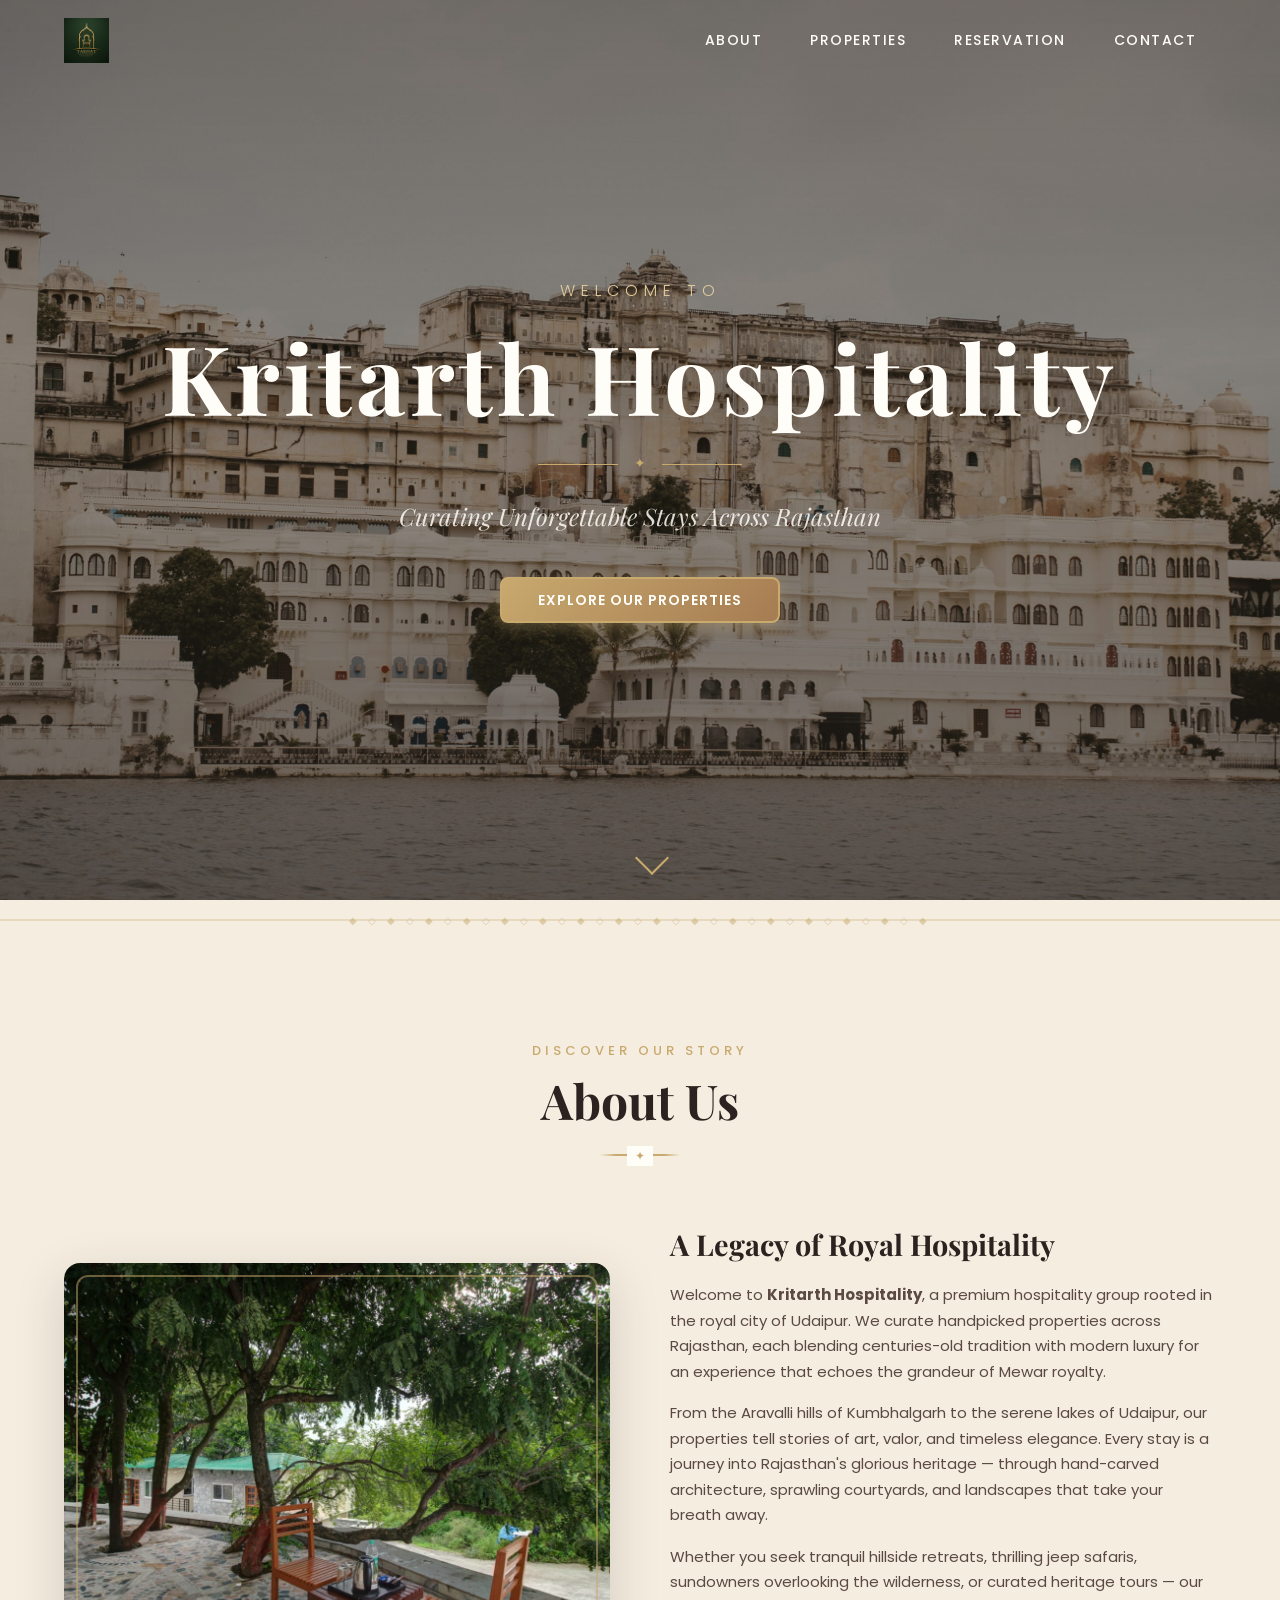
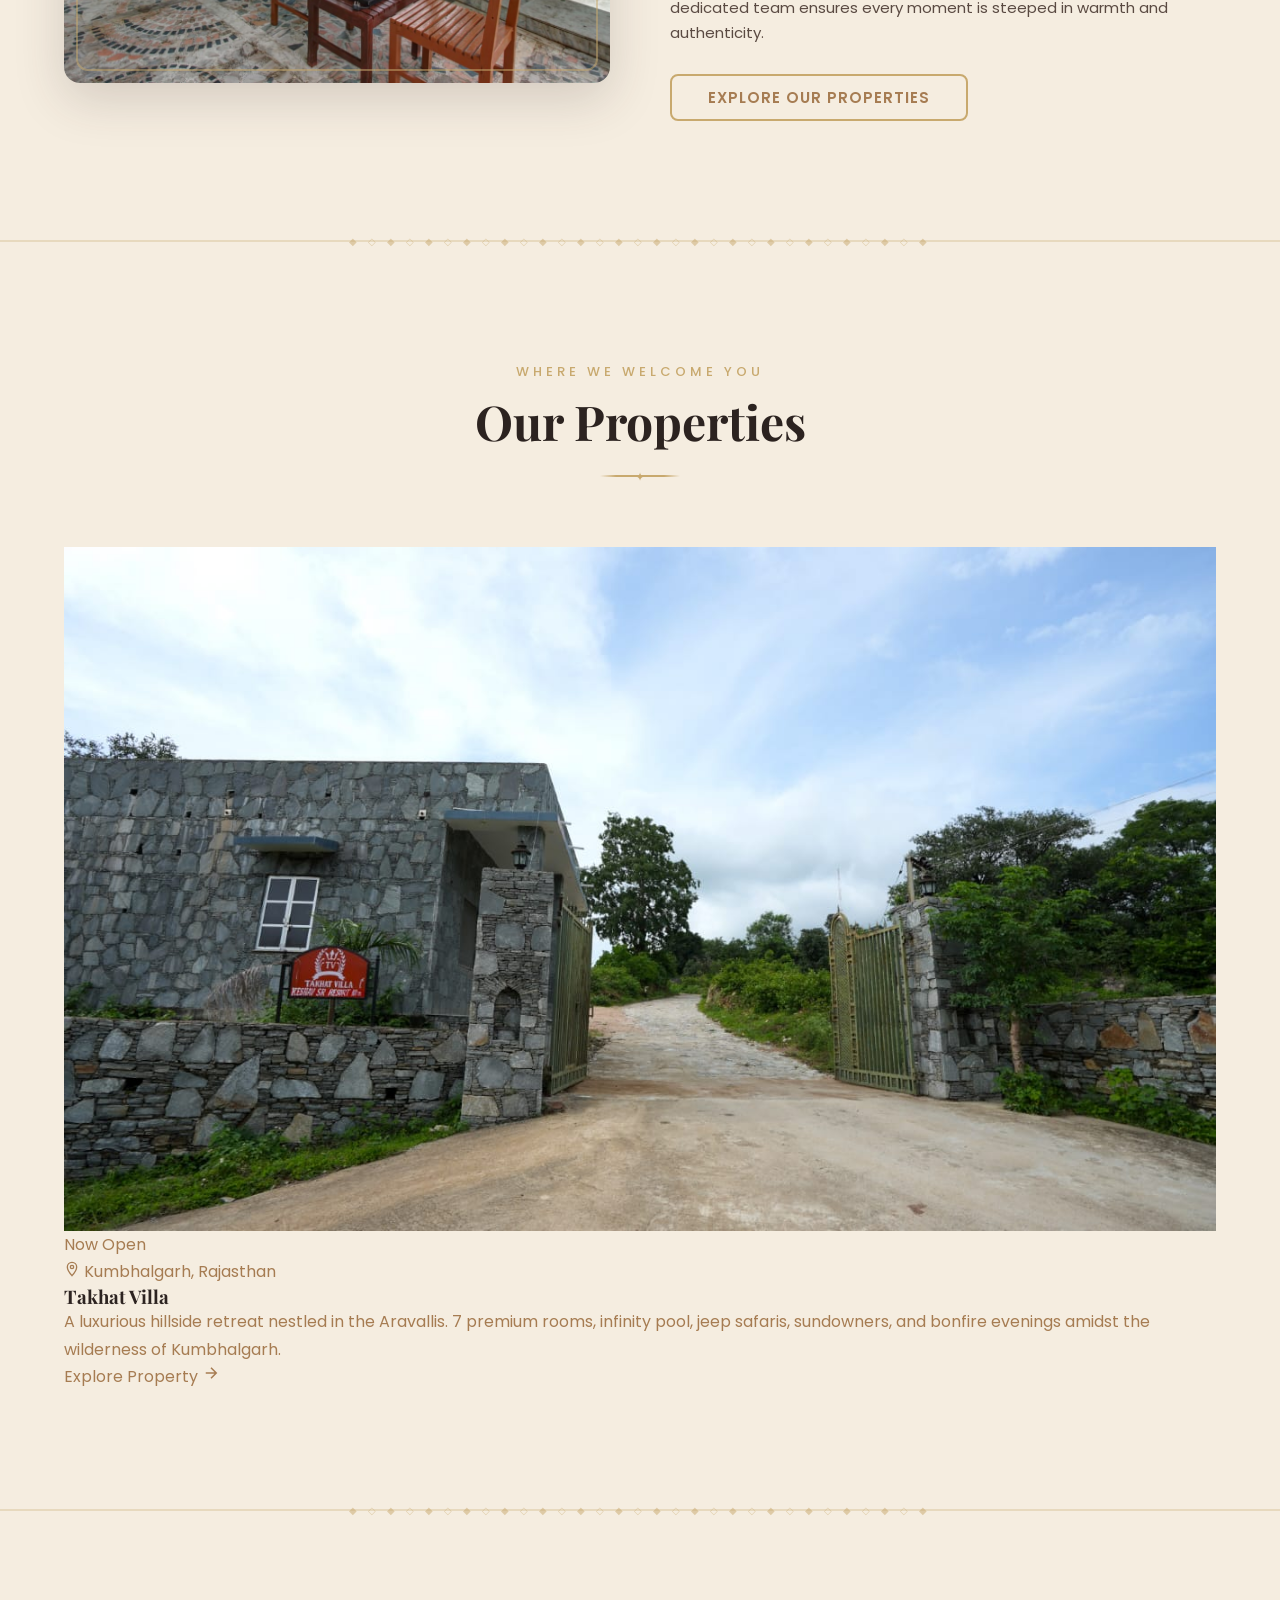
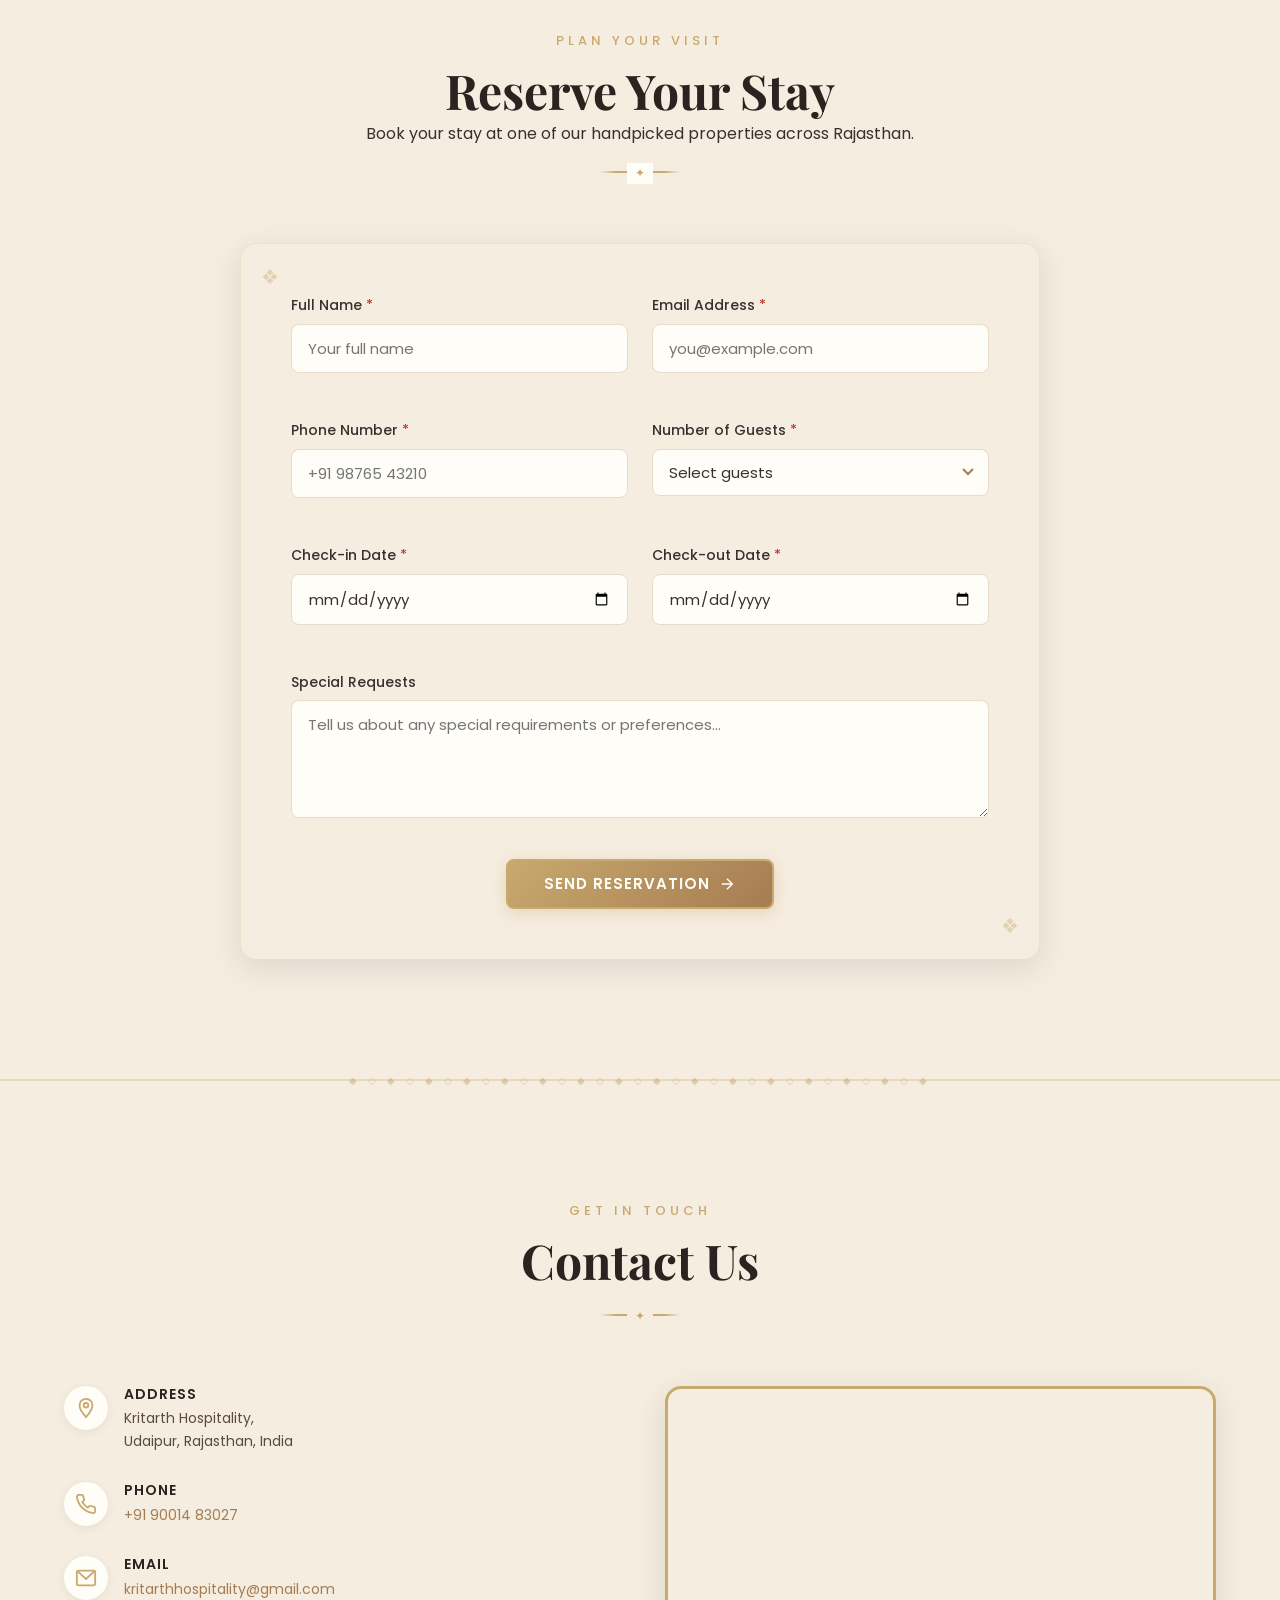
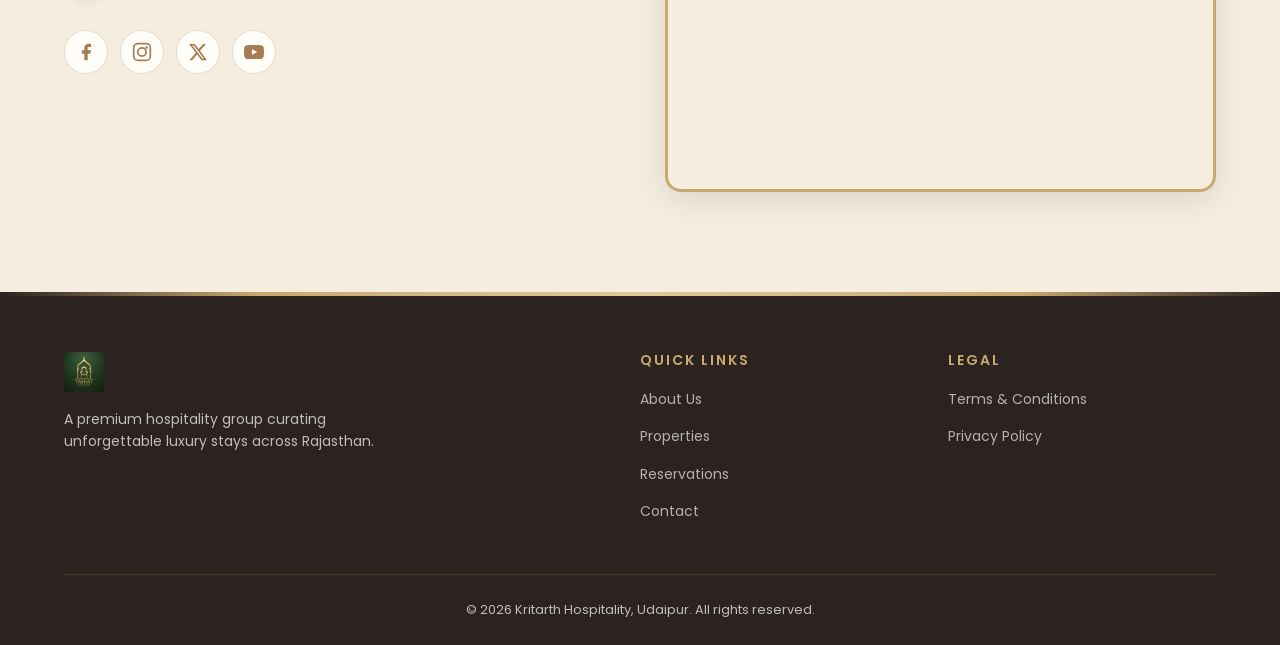
==== commit 0d4dcc5a: "Added new Property Takhat Villa" ====
--- a/index.html
+++ b/index.html
@@ -3,8 +3,8 @@
 <head>
   <meta charset="UTF-8" />
   <meta name="viewport" content="width=device-width, initial-scale=1.0" />
-  <title>Rajput Resort — Heritage Luxury in Udaipur</title>
-  <meta name="description" content="Experience royal Rajasthani hospitality at Rajput Resort, Udaipur. Heritage luxury rooms, traditional dining, spa, and curated heritage tours." />
+  <title>Kritarth Hospitality — Premium Stays in Udaipur</title>
+  <meta name="description" content="Kritarth Hospitality curates unforgettable luxury stays across Rajasthan. Discover our handpicked properties including Takhat Villa in Kumbhalgarh." />
 
   <!-- Google Fonts -->
   <link rel="preconnect" href="https://fonts.googleapis.com" />
@@ -12,7 +12,7 @@
   <link href="https://fonts.googleapis.com/css2?family=Playfair+Display:ital,wght@0,400;0,600;0,700;1,400&family=Poppins:wght@300;400;500;600&display=swap" rel="stylesheet" />
 
   <!-- Favicon (inline SVG as data URI) -->
-  <link rel="icon" href="data:image/svg+xml,<svg xmlns='http://www.w3.org/2000/svg' viewBox='0 0 64 64'><circle cx='32' cy='32' r='30' fill='%23C8A96E'/><text x='32' y='44' text-anchor='middle' font-size='32' font-family='serif' fill='%23fff'>R</text></svg>" />
+  <link rel="icon" href="data:image/svg+xml,<svg xmlns='http://www.w3.org/2000/svg' viewBox='0 0 64 64'><circle cx='32' cy='32' r='30' fill='%23C8A96E'/><text x='32' y='44' text-anchor='middle' font-size='32' font-family='serif' fill='%23fff'>K</text></svg>" />
 
   <!-- Stylesheet -->
   <link rel="stylesheet" href="css/style.css" />
@@ -24,8 +24,8 @@
   <!-- ╚══════════════════════════════════════╝ -->
   <nav class="navbar" id="navbar" aria-label="Main navigation">
     <div class="nav-container">
-      <a href="#hero" class="nav-logo" aria-label="Rajput Resort — Home">
-        <img src="assets/images/logo.svg" alt="Rajput Resort Logo" width="200" height="50" />
+      <a href="#hero" class="nav-logo" aria-label="Kritarth Hospitality — Home">
+        <img src="assets/LOGOS/LOGO.svg" alt="Kritarth Hospitality Logo" width="200" height="50" />
       </a>
 
       <button class="nav-toggle" id="navToggle" aria-label="Toggle navigation menu" aria-expanded="false">
@@ -36,7 +36,7 @@
 
       <ul class="nav-links" id="navLinks" role="list">
         <li><a href="#about">About</a></li>
-        <li><a href="#services">Services</a></li>
+        <li><a href="#properties">Properties</a></li>
         <li><a href="#reservation">Reservation</a></li>
         <li><a href="#contact">Contact</a></li>
       </ul>
@@ -51,12 +51,12 @@
     <div class="hero-overlay" aria-hidden="true"></div>
     <div class="hero-content">
       <p class="hero-subtitle animate-fade-up">Welcome to</p>
-      <h1 class="hero-title animate-fade-up" style="animation-delay: .15s">Rajput Resort</h1>
+      <h1 class="hero-title animate-fade-up" style="animation-delay: .15s">Kritarth Hospitality</h1>
       <div class="hero-divider animate-fade-up" style="animation-delay: .3s" aria-hidden="true">
         <span class="divider-ornament">✦</span>
       </div>
-      <p class="hero-tagline animate-fade-up" style="animation-delay: .4s">Where Heritage Meets Luxury</p>
-      <a href="#reservation" class="btn btn-primary hero-cta animate-fade-up" style="animation-delay: .55s">Reserve Your Stay</a>
+      <p class="hero-tagline animate-fade-up" style="animation-delay: .4s">Curating Unforgettable Stays Across Rajasthan</p>
+      <a href="#properties" class="btn btn-primary hero-cta animate-fade-up" style="animation-delay: .55s">Explore Our Properties</a>
     </div>
     <div class="scroll-indicator animate-fade-up" style="animation-delay: .8s" aria-hidden="true">
       <span class="scroll-arrow"></span>
@@ -82,17 +82,17 @@
       <div class="about-grid">
         <div class="about-image reveal reveal-left">
           <div class="image-frame">
-            <img src="assets/images/about.jpg" alt="Rajput Resort heritage courtyard with traditional Rajasthani architecture" loading="lazy" />
+            <img src="assets/takhat_villa/restraunt4.jpeg" alt="Kritarth Hospitality — heritage courtyard with traditional Rajasthani architecture" loading="lazy" />
             <div class="image-frame-border" aria-hidden="true"></div>
           </div>
         </div>
 
         <div class="about-text reveal reveal-right">
           <h3>A Legacy of Royal Hospitality</h3>
-          <p>Welcome to <strong>Rajput Resort</strong>, a heritage stay nestled in the heart of Udaipur — the City of Lakes. Our resort blends centuries-old Rajput tradition with modern luxury, offering guests an experience that echoes the grandeur of Mewar royalty.</p>
-          <p>Set against the backdrop of the Aravalli hills and overlooking the serene waters of Lake Pichola, every corner of our property tells a story of art, valor, and timeless elegance. From hand-carved jharokhas to sprawling courtyards adorned with fountains, Rajput Resort is more than a stay — it is a journey into Rajasthan's glorious past.</p>
-          <p>Whether you seek tranquil relaxation, culinary adventures in Rajasthani cuisine, or curated tours of Udaipur's legendary heritage sites, our dedicated staff ensures every moment is steeped in warmth and authenticity.</p>
-          <a href="#services" class="btn btn-outline">Explore Our Services</a>
+          <p>Welcome to <strong>Kritarth Hospitality</strong>, a premium hospitality group rooted in the royal city of Udaipur. We curate handpicked properties across Rajasthan, each blending centuries-old tradition with modern luxury for an experience that echoes the grandeur of Mewar royalty.</p>
+          <p>From the Aravalli hills of Kumbhalgarh to the serene lakes of Udaipur, our properties tell stories of art, valor, and timeless elegance. Every stay is a journey into Rajasthan's glorious heritage — through hand-carved architecture, sprawling courtyards, and landscapes that take your breath away.</p>
+          <p>Whether you seek tranquil hillside retreats, thrilling jeep safaris, sundowners overlooking the wilderness, or curated heritage tours — our dedicated team ensures every moment is steeped in warmth and authenticity.</p>
+          <a href="#properties" class="btn btn-outline">Explore Our Properties</a>
         </div>
       </div>
     </div>
@@ -104,99 +104,42 @@
   </div>
 
   <!-- ╔══════════════════════════════════════╗ -->
-  <!-- ║          SERVICES SECTION            ║ -->
-  <!-- ╚══════════════════════════════════════╝ -->
-  <section class="section services" id="services">
+  <!-- ║        OUR PROPERTIES SECTION        ║ -->
+  <!-- ╚══════════════════════════════════════╝ -->
+  <section class="section properties" id="properties">
     <div class="container">
       <div class="section-header reveal">
-        <p class="section-subtitle">What We Offer</p>
-        <h2 class="section-title">Our Services</h2>
+        <p class="section-subtitle">Where We Welcome You</p>
+        <h2 class="section-title">Our Properties</h2>
         <div class="title-ornament" aria-hidden="true"></div>
       </div>
 
-      <div class="services-grid">
-        <!-- Accommodation -->
-        <article class="service-card reveal" style="animation-delay: .1s">
-          <div class="card-image-wrapper">
-            <img src="assets/images/room.jpg" alt="Luxurious heritage room with traditional décor and modern amenities" loading="lazy" />
-            <div class="card-image-overlay"></div>
-          </div>
-          <div class="card-body">
-            <div class="card-icon" aria-hidden="true">
-              <svg viewBox="0 0 48 48" fill="none" stroke="currentColor" stroke-width="2">
-                <rect x="4" y="18" width="40" height="20" rx="2"/>
-                <path d="M4 28h40"/>
-                <path d="M12 18v-6a4 4 0 014-4h16a4 4 0 014 4v6"/>
-                <circle cx="16" cy="22" r="3"/>
-                <circle cx="32" cy="22" r="3"/>
+      <div class="properties-grid">
+        <!-- Takhat Villa -->
+        <a href="properties/takhat-villa.html" class="property-card reveal" style="animation-delay: .1s">
+          <div class="property-image-wrapper">
+            <img src="assets/takhat_villa/entrance.jpeg" alt="Takhat Villa — luxury retreat in Kumbhalgarh surrounded by Aravalli hills" loading="lazy" />
+            <div class="property-image-overlay"></div>
+            <span class="property-badge">Now Open</span>
+          </div>
+          <div class="property-body">
+            <div class="property-location">
+              <svg viewBox="0 0 24 24" fill="none" stroke="currentColor" stroke-width="2" width="16" height="16">
+                <path d="M12 2C8.13 2 5 5.13 5 9c0 5.25 7 13 7 13s7-7.75 7-13c0-3.87-3.13-7-7-7z"/>
+                <circle cx="12" cy="9" r="2.5"/>
               </svg>
-            </div>
-            <h3 class="card-title">Accommodation</h3>
-            <p>Indulge in our exquisitely appointed heritage suites, each adorned with hand-painted frescoes, antique furnishings, and panoramic views of the Aravalli hills or Lake Pichola.</p>
-          </div>
-        </article>
-
-        <!-- Dining -->
-        <article class="service-card reveal" style="animation-delay: .2s">
-          <div class="card-image-wrapper">
-            <img src="assets/images/dining.jpg" alt="Traditional Rajasthani thali with rich, colorful dishes" loading="lazy" />
-            <div class="card-image-overlay"></div>
-          </div>
-          <div class="card-body">
-            <div class="card-icon" aria-hidden="true">
-              <svg viewBox="0 0 48 48" fill="none" stroke="currentColor" stroke-width="2">
-                <ellipse cx="24" cy="34" rx="18" ry="6"/>
-                <path d="M6 34c0-14 8-26 18-26s18 12 18 26"/>
-                <path d="M24 8v8"/>
-                <path d="M18 10c2 3 4 5 6 6"/>
-                <path d="M30 10c-2 3-4 5-6 6"/>
+              <span>Kumbhalgarh, Rajasthan</span>
+            </div>
+            <h3 class="property-title">Takhat Villa</h3>
+            <p class="property-desc">A luxurious hillside retreat nestled in the Aravallis. 7 premium rooms, infinity pool, jeep safaris, sundowners, and bonfire evenings amidst the wilderness of Kumbhalgarh.</p>
+            <span class="property-cta">
+              Explore Property
+              <svg viewBox="0 0 24 24" fill="none" stroke="currentColor" stroke-width="2" width="18" height="18">
+                <path d="M5 12h14M12 5l7 7-7 7"/>
               </svg>
-            </div>
-            <h3 class="card-title">Dining</h3>
-            <p>Savor authentic Rajasthani cuisine — from the fiery Laal Maas to delicate Dal Baati Churma — prepared by master chefs using recipes passed down through generations of royal kitchens.</p>
-          </div>
-        </article>
-
-        <!-- Spa & Wellness -->
-        <article class="service-card reveal" style="animation-delay: .3s">
-          <div class="card-image-wrapper">
-            <img src="assets/images/spa.jpg" alt="Serene spa setting with aromatic oils and relaxation treatment" loading="lazy" />
-            <div class="card-image-overlay"></div>
-          </div>
-          <div class="card-body">
-            <div class="card-icon" aria-hidden="true">
-              <svg viewBox="0 0 48 48" fill="none" stroke="currentColor" stroke-width="2">
-                <path d="M24 40c-8 0-14-6-14-14 0-6 4-12 14-20 10 8 14 14 14 20 0 8-6 14-14 14z"/>
-                <path d="M24 20v16"/>
-                <path d="M18 28c3-2 6-2 6 0s3 2 6 0"/>
-              </svg>
-            </div>
-            <h3 class="card-title">Spa &amp; Wellness</h3>
-            <p>Rejuvenate your senses with traditional Ayurvedic therapies, aromatic oil massages, and yoga sessions in our tranquil spa pavilion, set amidst fragrant jasmine gardens.</p>
-          </div>
-        </article>
-
-        <!-- Local Tours -->
-        <article class="service-card reveal" style="animation-delay: .4s">
-          <div class="card-image-wrapper">
-            <img src="assets/images/tour.jpg" alt="Majestic Udaipur heritage architecture and ancient palace" loading="lazy" />
-            <div class="card-image-overlay"></div>
-          </div>
-          <div class="card-body">
-            <div class="card-icon" aria-hidden="true">
-              <svg viewBox="0 0 48 48" fill="none" stroke="currentColor" stroke-width="2">
-                <path d="M8 40V12l14-8 14 8v28"/>
-                <path d="M8 12l14 8 14-8"/>
-                <rect x="18" y="26" width="8" height="14" rx="1"/>
-                <path d="M22 20v2"/>
-                <path d="M14 18v2"/>
-                <path d="M30 18v2"/>
-              </svg>
-            </div>
-            <h3 class="card-title">Local Tours</h3>
-            <p>Explore Udaipur's magnificent heritage — the City Palace, Jag Mandir, Saheliyon-ki-Bari, and sunset boat rides on Lake Pichola — with our expert local guides.</p>
-          </div>
-        </article>
+            </span>
+          </div>
+        </a>
       </div>
     </div>
   </section>
@@ -214,6 +157,7 @@
       <div class="section-header reveal">
         <p class="section-subtitle">Plan Your Visit</p>
         <h2 class="section-title">Reserve Your Stay</h2>
+        <p class="section-desc">Book your stay at one of our handpicked properties across Rajasthan.</p>
         <div class="title-ornament" aria-hidden="true"></div>
       </div>
 
@@ -307,7 +251,7 @@
             </svg>
           </div>
           <h3>Reservation Request Sent!</h3>
-          <p>Thank you for choosing Rajput Resort. We will confirm your booking within 24 hours.</p>
+          <p>Thank you for choosing Kritarth Hospitality. We will confirm your booking within 24 hours.</p>
         </div>
       </div>
     </div>
@@ -341,7 +285,7 @@
             </div>
             <div>
               <h4>Address</h4>
-              <p>Rajput Resort, Lake Palace Road,<br/>Near Fateh Sagar Lake,<br/>Udaipur, Rajasthan 313001, India</p>
+              <p>Kritarth Hospitality,<br/>Udaipur, Rajasthan, India</p>
             </div>
           </div>
 
@@ -354,8 +298,7 @@
             </div>
             <div>
               <h4>Phone</h4>
-              <p><a href="tel:+919876543210">+91 98765 43210</a></p>
-              <p><a href="tel:+912942430000">+91 294 243 0000</a></p>
+              <p><a href="tel:+919001483027">+91 90014 83027</a></p>
             </div>
           </div>
 
@@ -369,7 +312,7 @@
             </div>
             <div>
               <h4>Email</h4>
-              <p><a href="mailto:reservations@rajputresort.com">reservations@rajputresort.com</a></p>
+              <p><a href="mailto:kritarthhospitality@gmail.com">kritarthhospitality@gmail.com</a></p>
             </div>
           </div>
 
@@ -393,7 +336,7 @@
         <!-- Map -->
         <div class="contact-map reveal reveal-right">
           <iframe
-            title="Rajput Resort location on Google Maps"
+            title="Kritarth Hospitality location on Google Maps"
             src="https://www.google.com/maps/embed?pb=!1m18!1m12!1m3!1d3628.073!2d73.6833!3d24.5833!2m3!1f0!2f0!3f0!3m2!1i1024!2i768!4f13.1!3m3!1m2!1s0x0%3A0x0!2zMjTCsDM1JzAwLjAiTiA3M8KwNDEnMDAuMCJF!5e0!3m2!1sen!2sin!4v1700000000000"
             width="100%"
             height="400"
@@ -415,15 +358,15 @@
     <div class="container">
       <div class="footer-grid">
         <div class="footer-brand">
-          <img src="assets/images/logo.svg" alt="Rajput Resort Logo" width="180" height="45" />
-          <p>A heritage luxury resort in the heart of Udaipur, offering royal Rajasthani hospitality since generations.</p>
+          <img src="assets/LOGOS/LOGO.svg" alt="Kritarth Hospitality Logo" width="180" height="45" />
+          <p>A premium hospitality group curating unforgettable luxury stays across Rajasthan.</p>
         </div>
 
         <div class="footer-links">
           <h4>Quick Links</h4>
           <ul>
             <li><a href="#about">About Us</a></li>
-            <li><a href="#services">Services</a></li>
+            <li><a href="#properties">Properties</a></li>
             <li><a href="#reservation">Reservations</a></li>
             <li><a href="#contact">Contact</a></li>
           </ul>
@@ -439,7 +382,7 @@
       </div>
 
       <div class="footer-bottom">
-        <p>&copy; 2026 Rajput Resort, Udaipur. All rights reserved.</p>
+        <p>&copy; 2026 Kritarth Hospitality, Udaipur. All rights reserved.</p>
       </div>
     </div>
   </footer>
@@ -455,7 +398,7 @@
         <p><strong>Last updated:</strong> February 2026</p>
 
         <h4>1. Reservation &amp; Booking</h4>
-        <p>All reservations are subject to availability. A confirmed booking requires a valid email and phone number. Rajput Resort reserves the right to cancel bookings that cannot be verified.</p>
+        <p>All reservations are subject to availability. A confirmed booking requires a valid email and phone number. Kritarth Hospitality reserves the right to cancel bookings that cannot be verified.</p>
 
         <h4>2. Check-in / Check-out</h4>
         <p>Standard check-in time is 2:00 PM and check-out is 11:00 AM. Early check-in and late check-out are subject to availability and may incur additional charges.</p>
@@ -464,13 +407,13 @@
         <p>Cancellations made at least 48 hours prior to the check-in date will receive a full refund. Cancellations within 48 hours of check-in will be charged one night's tariff.</p>
 
         <h4>4. Guest Conduct</h4>
-        <p>Guests are expected to maintain decorum and respect the heritage property. Any damage to the property will be charged to the guest. Smoking is permitted only in designated areas.</p>
+        <p>Guests are expected to maintain decorum and respect the property. Any damage to the property will be charged to the guest. Smoking is permitted only in designated areas.</p>
 
         <h4>5. Liability</h4>
-        <p>Rajput Resort is not responsible for loss or damage to personal belongings. Guests are advised to use the in-room safe for valuables. The resort is not liable for injuries resulting from the misuse of facilities.</p>
+        <p>Kritarth Hospitality is not responsible for loss or damage to personal belongings. Guests are advised to use the in-room safe for valuables. The property is not liable for injuries resulting from the misuse of facilities.</p>
 
         <h4>6. Changes to Terms</h4>
-        <p>Rajput Resort reserves the right to update these terms at any time. Guests will be notified of significant changes via email.</p>
+        <p>Kritarth Hospitality reserves the right to update these terms at any time. Guests will be notified of significant changes via email.</p>
       </div>
     </div>
   </div>
@@ -489,7 +432,7 @@
         <p>We collect personal information you voluntarily provide when making a reservation, including your name, email address, phone number, and stay preferences.</p>
 
         <h4>2. How We Use Your Information</h4>
-        <p>Your information is used solely to process reservations, communicate booking confirmations, and improve your experience at Rajput Resort. We do not sell or share your data with third parties for marketing purposes.</p>
+        <p>Your information is used solely to process reservations, communicate booking confirmations, and improve your experience at our properties. We do not sell or share your data with third parties for marketing purposes.</p>
 
         <h4>3. Data Security</h4>
         <p>We implement industry-standard security measures to protect your personal information. However, no method of transmission over the Internet is 100% secure.</p>
@@ -498,7 +441,7 @@
         <p>Our website may use cookies to enhance user experience. You can disable cookies in your browser settings, though some features may not function as intended.</p>
 
         <h4>5. Your Rights</h4>
-        <p>You have the right to access, modify, or delete your personal data at any time by contacting us at <a href="mailto:reservations@rajputresort.com">reservations@rajputresort.com</a>.</p>
+        <p>You have the right to access, modify, or delete your personal data at any time by contacting us at <a href="mailto:info@kritarthhospitality.com">info@kritarthhospitality.com</a>.</p>
 
         <h4>6. Contact</h4>
         <p>For any privacy-related inquiries, please reach out to our data protection team at the email address above.</p>
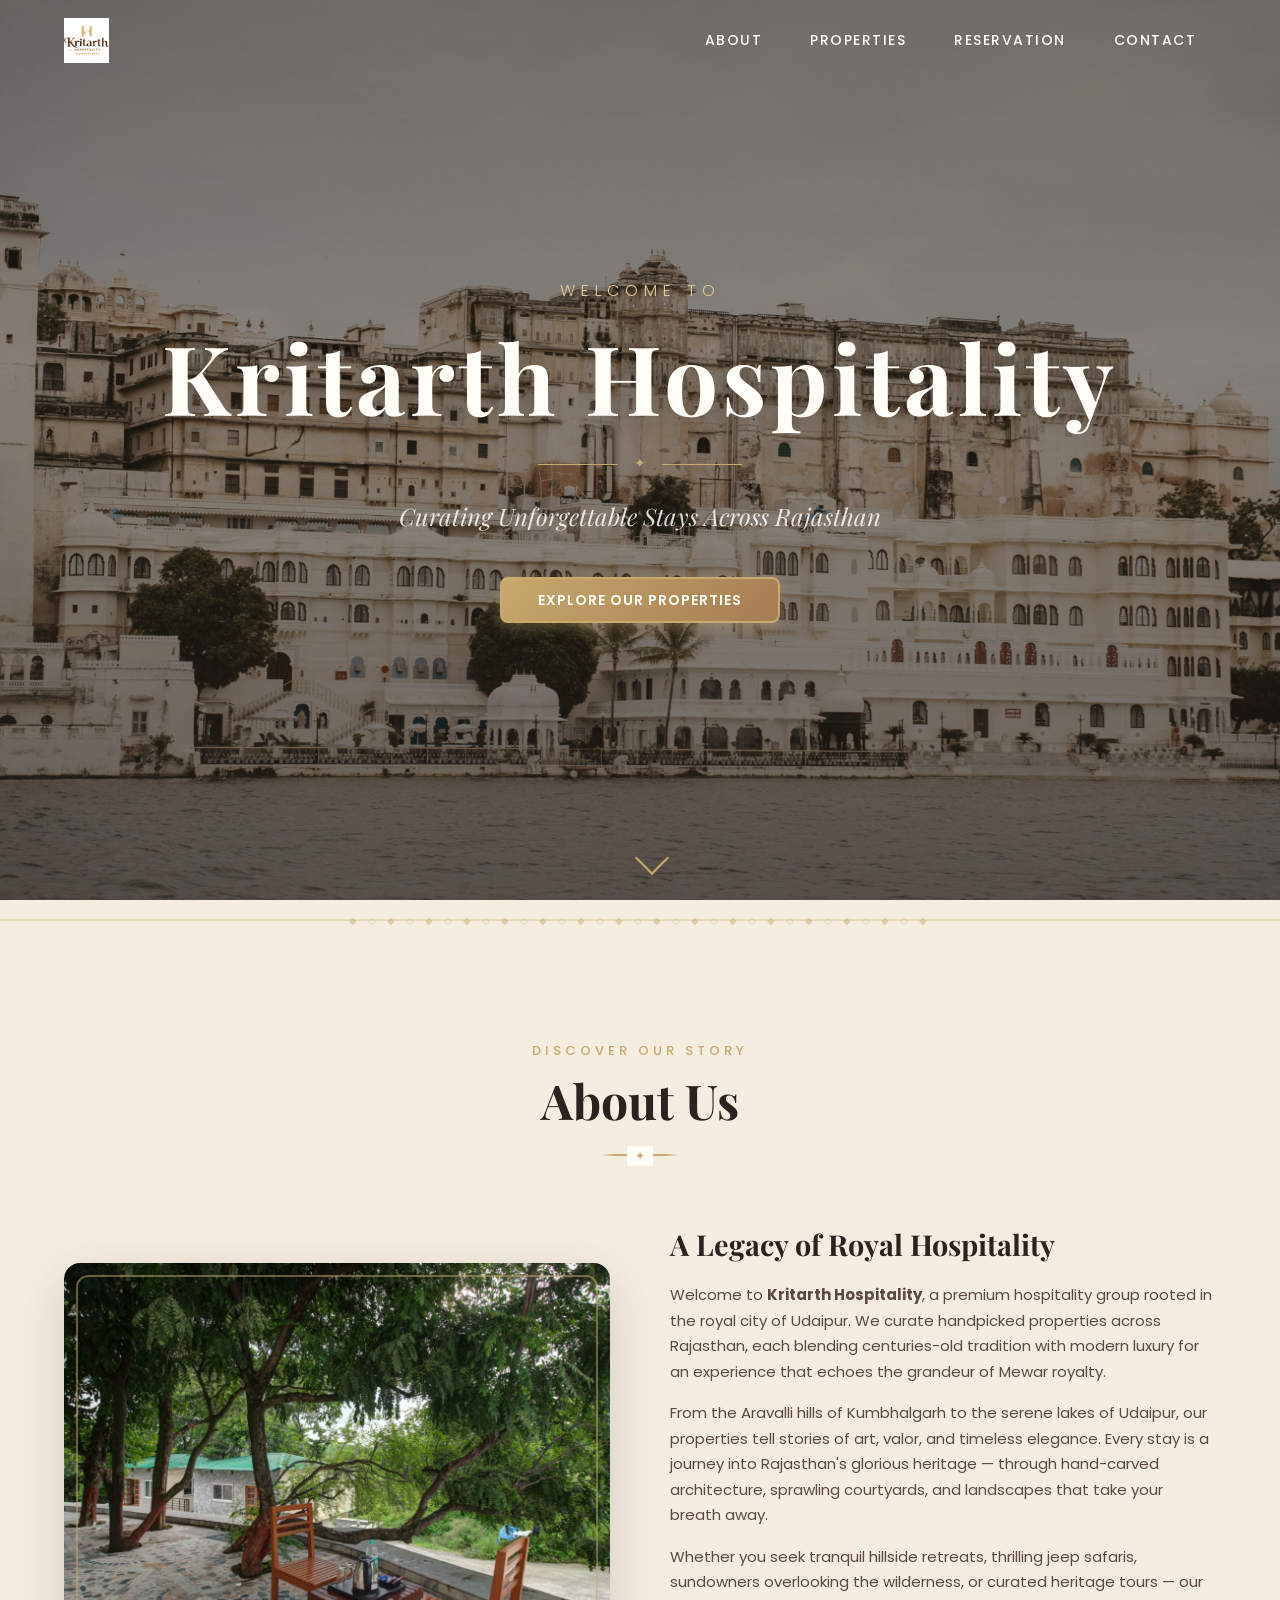
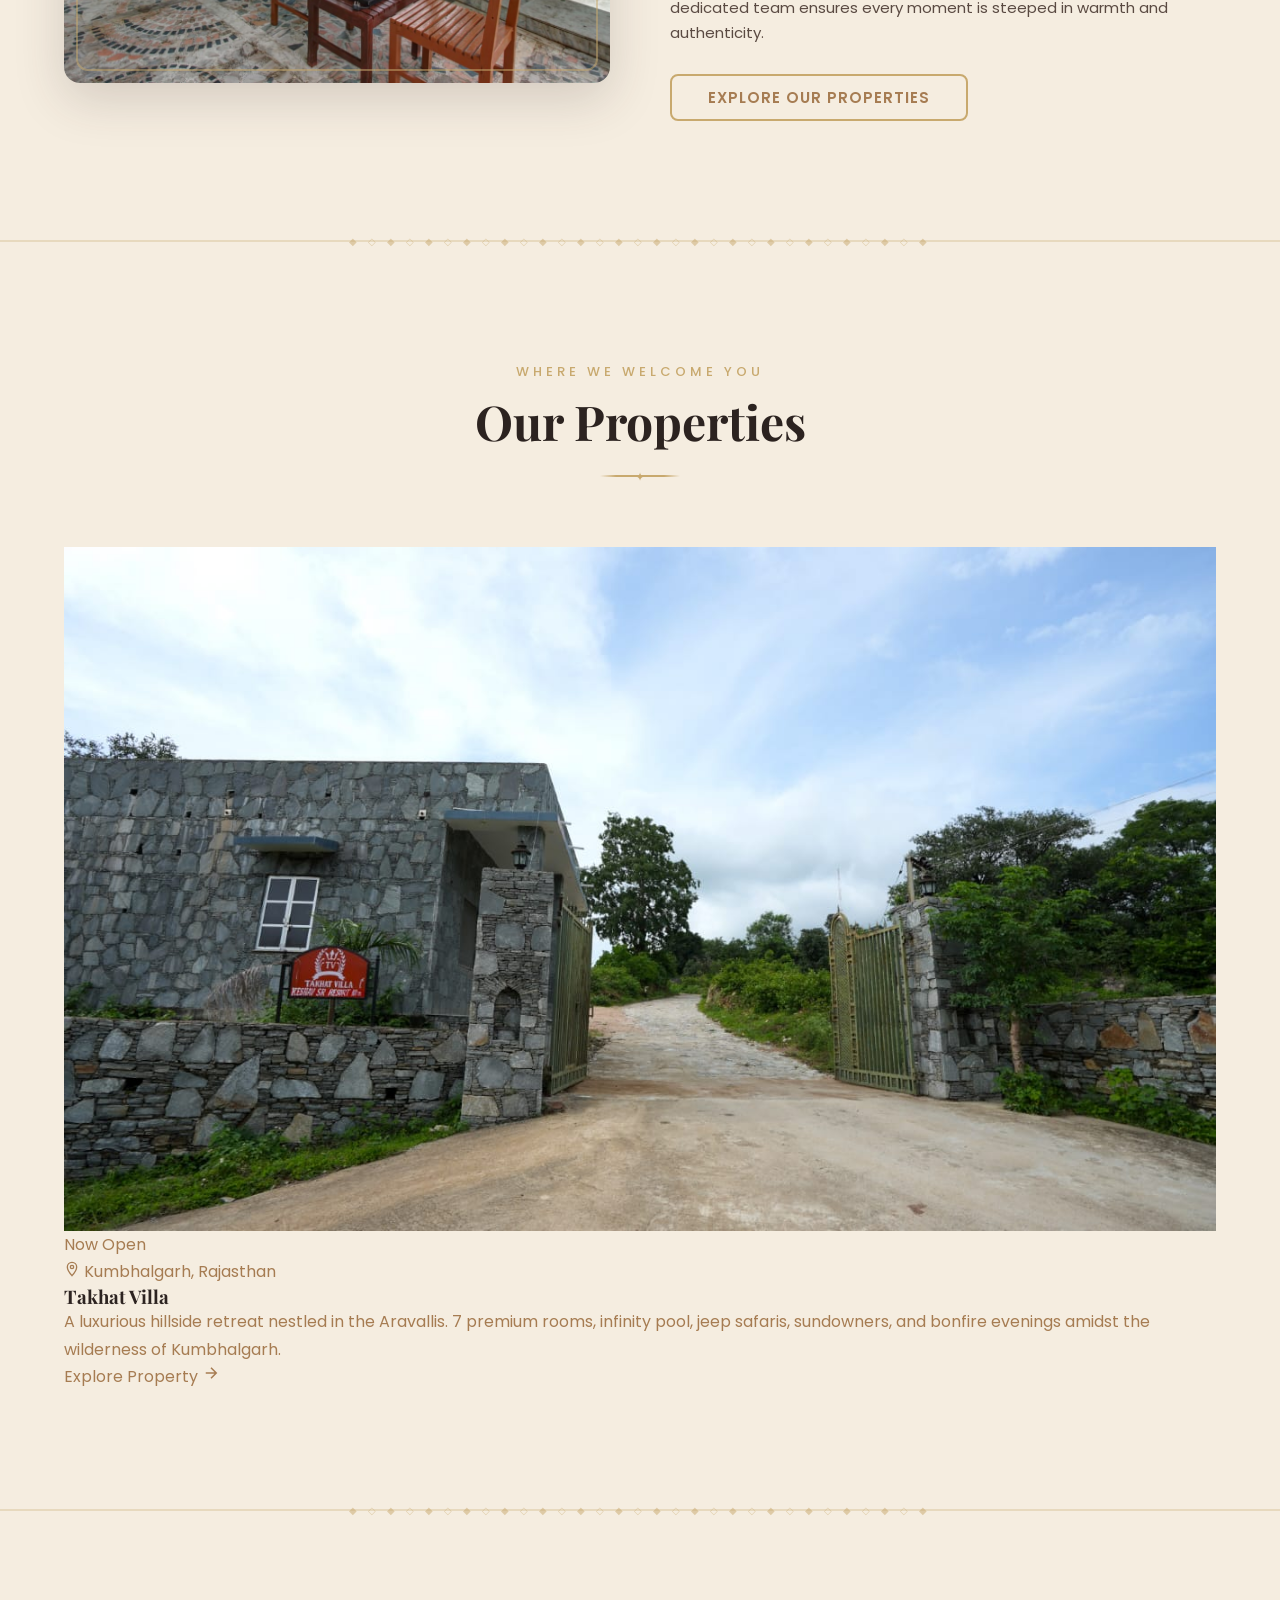
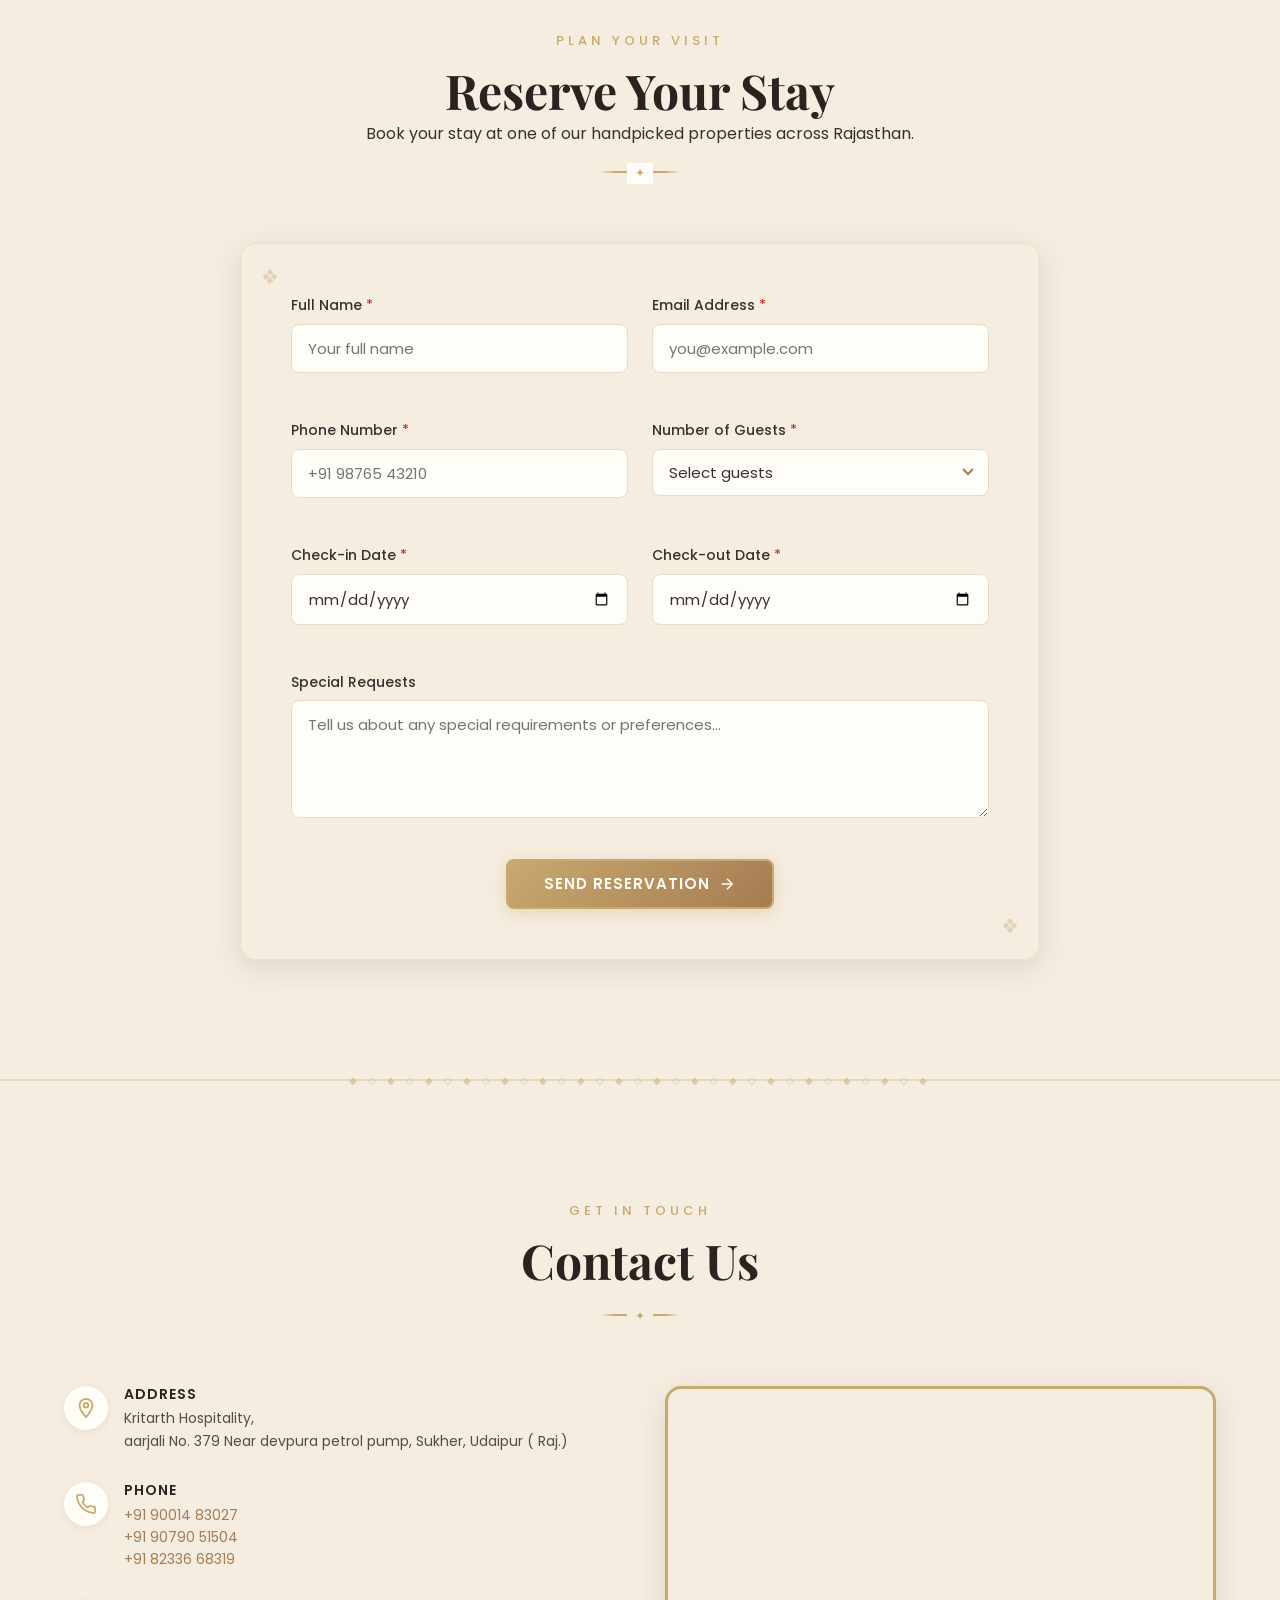
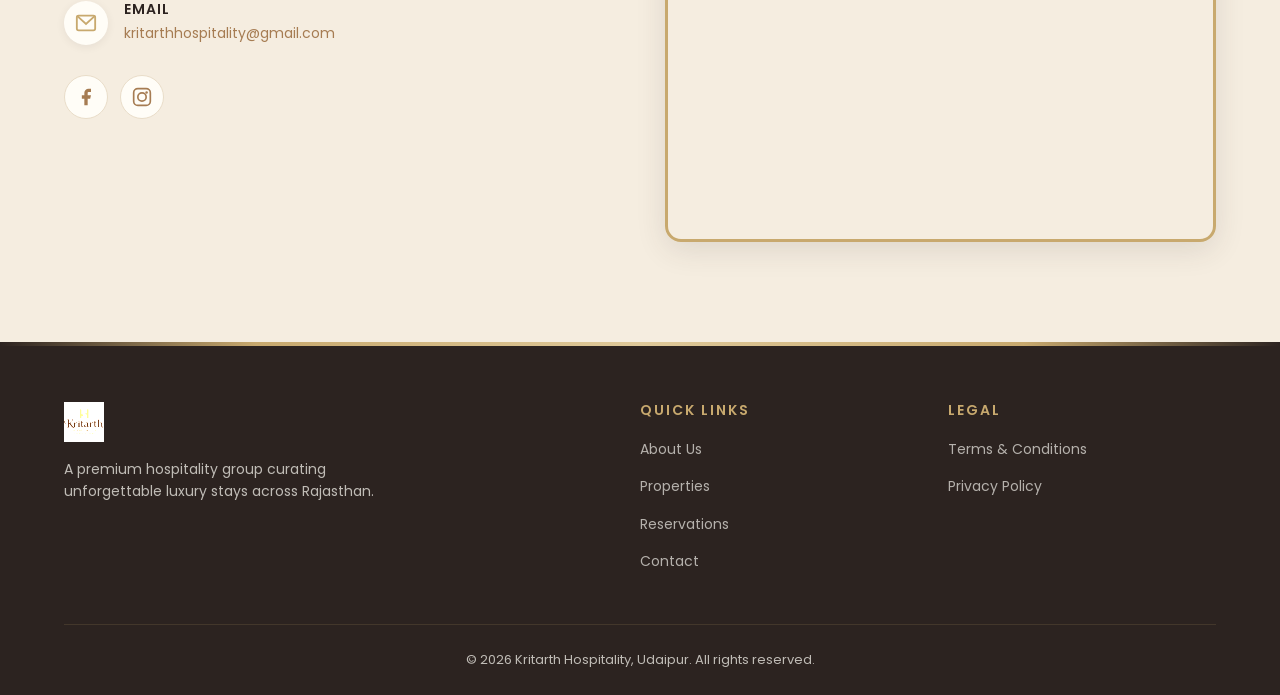
==== commit 7503e073: "Form functionality added for netlify" ====
--- a/index.html
+++ b/index.html
@@ -25,7 +25,7 @@
   <nav class="navbar" id="navbar" aria-label="Main navigation">
     <div class="nav-container">
       <a href="#hero" class="nav-logo" aria-label="Kritarth Hospitality — Home">
-        <img src="assets/LOGOS/LOGO.svg" alt="Kritarth Hospitality Logo" width="200" height="50" />
+        <img src="assets/LOGOS/thumbnail.png" alt="Kritarth Hospitality Logo" width="200" height="50" />
       </a>
 
       <button class="nav-toggle" id="navToggle" aria-label="Toggle navigation menu" aria-expanded="false">
@@ -171,6 +171,9 @@
           id="reservationForm"
           novalidate
         >
+          <input type="hidden" name="form-name" value="reservation" />
+          <input type="hidden" name="subject" data-remove-prefix value="[URGENT] New reservation enquiry" />
+
           <!-- Netlify honeypot (hidden) -->
           <p class="hidden" aria-hidden="true">
             <label>Don't fill this out: <input name="bot-field" /></label>
@@ -285,7 +288,7 @@
             </div>
             <div>
               <h4>Address</h4>
-              <p>Kritarth Hospitality,<br/>Udaipur, Rajasthan, India</p>
+              <p>Kritarth Hospitality,<br/>aarjali No. 379 Near devpura petrol pump, Sukher, Udaipur ( Raj.)</p>
             </div>
           </div>
 
@@ -299,6 +302,8 @@
             <div>
               <h4>Phone</h4>
               <p><a href="tel:+919001483027">+91 90014 83027</a></p>
+              <p><a href="tel:+919079051504">+91 90790 51504</a></p>
+              <p><a href="tel:+918233668319">+91 82336 68319</a></p>
             </div>
           </div>
 
@@ -318,33 +323,24 @@
 
           <!-- Social Links -->
           <div class="social-links" aria-label="Social media">
-            <a href="#" class="social-link" aria-label="Facebook">
+            <a href="https://www.facebook.com/profile.php?id=61585032647296" class="social-link" aria-label="Facebook">
               <svg viewBox="0 0 24 24" fill="currentColor"><path d="M18 2h-3a5 5 0 00-5 5v3H7v4h3v8h4v-8h3l1-4h-4V7a1 1 0 011-1h3z"/></svg>
             </a>
-            <a href="#" class="social-link" aria-label="Instagram">
+            <a href="https://www.instagram.com/takhat_villa_kumbhalgarh/?utm_source=ig_web_button_share_sheet" class="social-link" aria-label="Instagram">
               <svg viewBox="0 0 24 24" fill="none" stroke="currentColor" stroke-width="2"><rect x="2" y="2" width="20" height="20" rx="5"/><circle cx="12" cy="12" r="5"/><circle cx="17.5" cy="6.5" r="1.5" fill="currentColor" stroke="none"/></svg>
             </a>
-            <a href="#" class="social-link" aria-label="Twitter / X">
+            <!-- <a href="#" class="social-link" aria-label="Twitter / X">
               <svg viewBox="0 0 24 24" fill="currentColor"><path d="M18.244 2.25h3.308l-7.227 8.26 8.502 11.24H16.17l-5.214-6.817L4.99 21.75H1.68l7.73-8.835L1.254 2.25H8.08l4.713 6.231zm-1.161 17.52h1.833L7.084 4.126H5.117z"/></svg>
             </a>
             <a href="#" class="social-link" aria-label="YouTube">
               <svg viewBox="0 0 24 24" fill="currentColor"><path d="M23.498 6.186a3.016 3.016 0 00-2.122-2.136C19.505 3.545 12 3.545 12 3.545s-7.505 0-9.377.505A3.017 3.017 0 00.502 6.186C0 8.07 0 12 0 12s0 3.93.502 5.814a3.016 3.016 0 002.122 2.136c1.871.505 9.376.505 9.376.505s7.505 0 9.377-.505a3.015 3.015 0 002.122-2.136C24 15.93 24 12 24 12s0-3.93-.502-5.814zM9.545 15.568V8.432L15.818 12l-6.273 3.568z"/></svg>
-            </a>
+            </a> -->
           </div>
         </div>
 
         <!-- Map -->
         <div class="contact-map reveal reveal-right">
-          <iframe
-            title="Kritarth Hospitality location on Google Maps"
-            src="https://www.google.com/maps/embed?pb=!1m18!1m12!1m3!1d3628.073!2d73.6833!3d24.5833!2m3!1f0!2f0!3f0!3m2!1i1024!2i768!4f13.1!3m3!1m2!1s0x0%3A0x0!2zMjTCsDM1JzAwLjAiTiA3M8KwNDEnMDAuMCJF!5e0!3m2!1sen!2sin!4v1700000000000"
-            width="100%"
-            height="400"
-            style="border:0;"
-            allowfullscreen=""
-            loading="lazy"
-            referrerpolicy="no-referrer-when-downgrade"
-          ></iframe>
+          <iframe src="https://www.google.com/maps/embed?pb=!1m18!1m12!1m3!1d3049.3638172648016!2d73.71880917713521!3d24.64693407862113!2m3!1f0!2f0!3f0!3m2!1i1024!2i768!4f13.1!3m3!1m2!1s0x3967e59b7e10cb41%3A0xe200ebfa71bdd5a4!2sDiamond%20Motors%20BPCL%20Petrol%20Pump!5e0!3m2!1sen!2sin!4v1773249802835!5m2!1sen!2sin" width="100%" height="450" style="border:0;" allowfullscreen="" loading="lazy" referrerpolicy="no-referrer-when-downgrade"></iframe>
         </div>
       </div>
     </div>
@@ -358,7 +354,7 @@
     <div class="container">
       <div class="footer-grid">
         <div class="footer-brand">
-          <img src="assets/LOGOS/LOGO.svg" alt="Kritarth Hospitality Logo" width="180" height="45" />
+          <img src="assets/LOGOS/thumbnail.png" alt="Kritarth Hospitality Logo" width="180" height="45" />
           <p>A premium hospitality group curating unforgettable luxury stays across Rajasthan.</p>
         </div>
 
